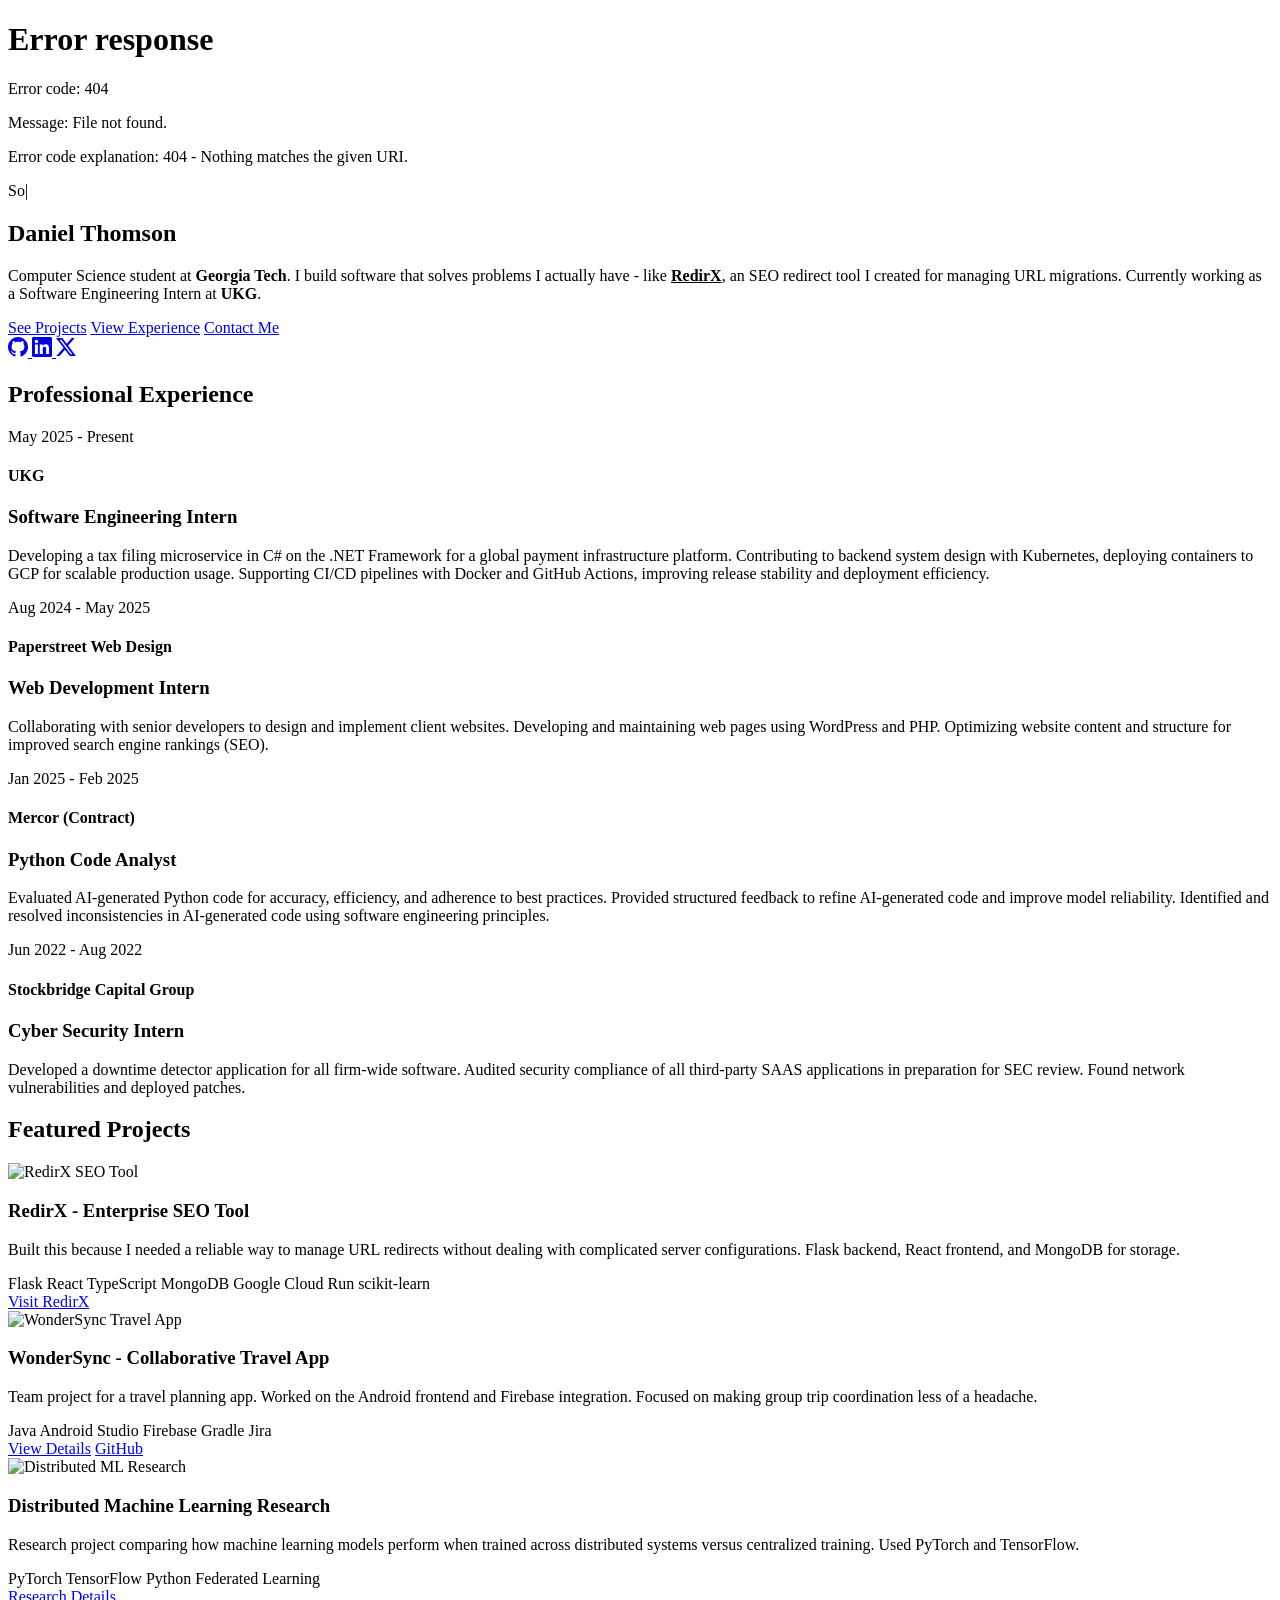
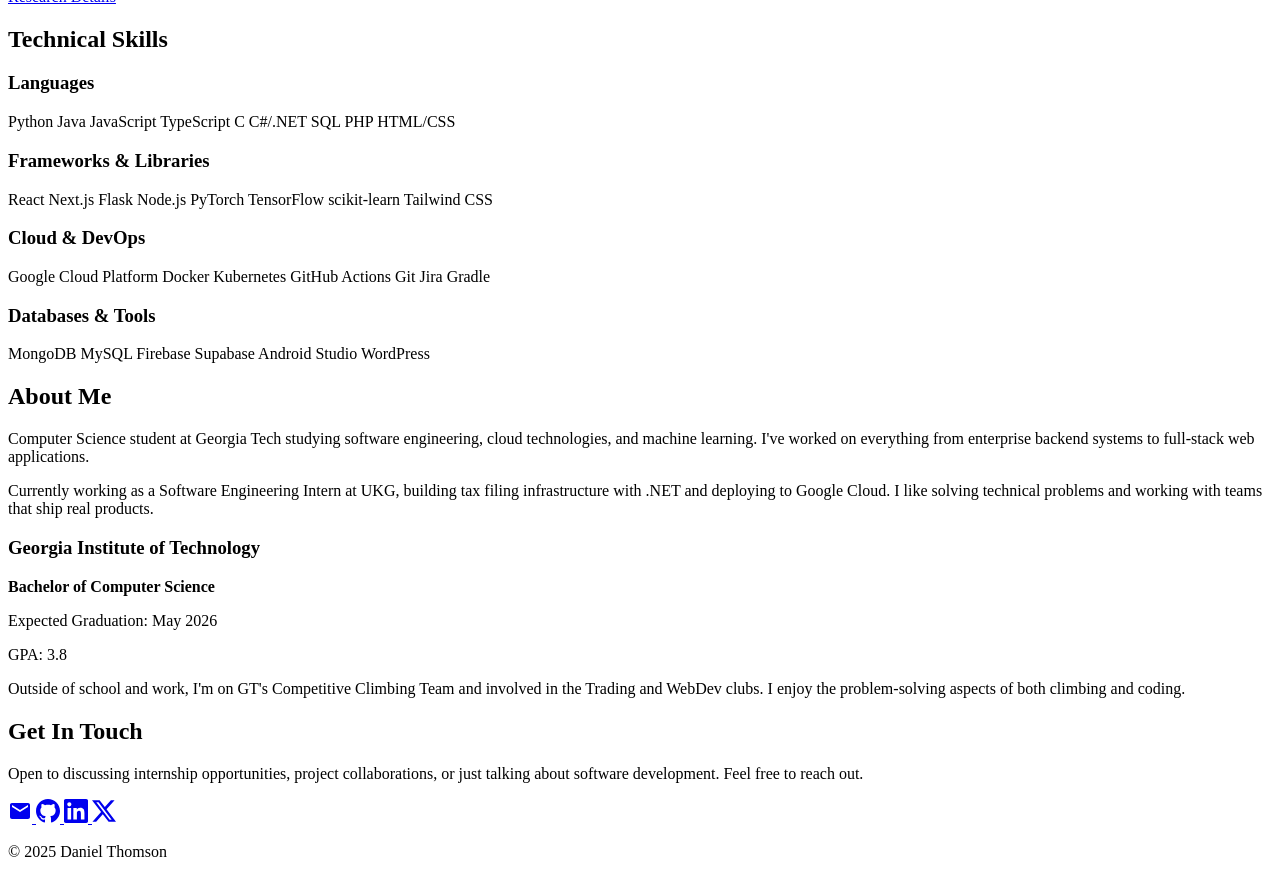
==== index.html @ 451ac9dd "Add portfolio site" ====
<!DOCTYPE html>
<html lang="en">
<head>
    <meta charset="UTF-8">
    <meta name="viewport" content="width=device-width, initial-scale=1.0">
    <title>Daniel Thomson - Software Engineer & CS Student</title>
    <meta name="description" content="Software Engineering student at Georgia Tech with experience at UKG, Paperstreet, and expertise in full-stack development, DevOps, and machine learning.">
    <link rel="stylesheet" href="styles.css">
    <link rel="preconnect" href="https://fonts.googleapis.com">
    <link rel="preconnect" href="https://fonts.gstatic.com" crossorigin>
</head>
<body>
    <div id="header-placeholder"></div>

    <section class="hero">
        <div class="container">
            <div class="hero-content">
                <div class="hero-subtitle">
                    <span id="typing-text">Software Engineer</span><span id="cursor">|</span>
                </div>
                <h1 class="hero-title">Daniel Thomson</h1>
                <p class="hero-description">
                    Computer Science student at <strong>Georgia Tech</strong>. I build software that solves problems I actually have - like <a href="https://redirx.dev" target="_blank" rel="noopener noreferrer" style="color: var(--color-primary); font-weight: 600;">RedirX</a>, an SEO redirect tool I created for managing URL migrations. Currently working as a Software Engineering Intern at <strong>UKG</strong>.
                </p>
                <div class="hero-actions">
                    <a href="#projects" class="btn btn-secondary">See Projects</a>
                    <a href="#experience" class="btn btn-primary">View Experience</a>
                    <a href="#contact" class="btn btn-secondary">Contact Me</a>
                </div>
                <div class="hero-social">
                    <a href="https://github.com/itsdylon" class="social-link" target="_blank" rel="noopener noreferrer" aria-label="GitHub">
                        <svg width="20" height="20" viewBox="0 0 24 24" fill="currentColor">
                            <path d="M12 0c-6.626 0-12 5.373-12 12 0 5.302 3.438 9.8 8.207 11.387.599.111.793-.261.793-.577v-2.234c-3.338.726-4.033-1.416-4.033-1.416-.546-1.387-1.333-1.756-1.333-1.756-1.089-.745.083-.729.083-.729 1.205.084 1.839 1.237 1.839 1.237 1.07 1.834 2.807 1.304 3.492.997.107-.775.418-1.305.762-1.604-2.665-.305-5.467-1.334-5.467-5.931 0-1.311.469-2.381 1.236-3.221-.124-.303-.535-1.524.117-3.176 0 0 1.008-.322 3.301 1.23.957-.266 1.983-.399 3.003-.404 1.02.005 2.047.138 3.006.404 2.291-1.552 3.297-1.23 3.297-1.23.653 1.653.242 2.874.118 3.176.77.84 1.235 1.911 1.235 3.221 0 4.609-2.807 5.624-5.479 5.921.43.372.823 1.102.823 2.222v3.293c0 .319.192.694.801.576 4.765-1.589 8.199-6.086 8.199-11.386 0-6.627-5.373-12-12-12z"/>
                        </svg>
                    </a>
                    <a href="https://www.linkedin.com/in/dylons/" class="social-link" target="_blank" rel="noopener noreferrer" aria-label="LinkedIn">
                        <svg width="20" height="20" viewBox="0 0 24 24" fill="currentColor">
                            <path d="M20.447 20.452h-3.554v-5.569c0-1.328-.027-3.037-1.852-3.037-1.853 0-2.136 1.445-2.136 2.939v5.667H9.351V9h3.414v1.561h.046c.477-.9 1.637-1.85 3.37-1.85 3.601 0 4.267 2.37 4.267 5.455v6.286zM5.337 7.433c-1.144 0-2.063-.926-2.063-2.065 0-1.138.92-2.063 2.063-2.063 1.14 0 2.064.925 2.064 2.063 0 1.139-.925 2.065-2.064 2.065zm1.782 13.019H3.555V9h3.564v11.452zM22.225 0H1.771C.792 0 0 .774 0 1.729v20.542C0 23.227.792 24 1.771 24h20.451C23.2 24 24 23.227 24 22.271V1.729C24 .774 23.2 0 22.222 0h.003z"/>
                        </svg>
                    </a>
                    <a href="https://x.com/dylon" class="social-link" target="_blank" rel="noopener noreferrer" aria-label="X (Twitter)">
                        <svg width="20" height="20" viewBox="0 0 24 24" fill="currentColor">
                            <path d="M18.901 1.153h3.68l-8.04 9.19L24 22.846h-7.406l-5.8-7.584-6.638 7.584H.474l8.6-9.83L0 1.154h7.594l5.243 6.932ZM17.61 20.644h2.039L6.486 3.24H4.298Z"/>
                        </svg>
                    </a>
                </div>
            </div>
        </div>
    </section>

    <section id="experience" class="section">
        <div class="container">
            <h2 class="text-center mb-xl">Professional Experience</h2>
            <div class="experience-grid">
                <div class="experience-item">
                    <div class="experience-date">May 2025 - Present</div>
                    <div class="experience-content">
                        <h4>UKG</h4>
                        <h3>Software Engineering Intern</h3>
                        <p>Developing a tax filing microservice in C# on the .NET Framework for a global payment infrastructure platform. Contributing to backend system design with Kubernetes, deploying containers to GCP for scalable production usage. Supporting CI/CD pipelines with Docker and GitHub Actions, improving release stability and deployment efficiency.</p>
                    </div>
                </div>
                <div class="experience-item">
                    <div class="experience-date">Aug 2024 - May 2025</div>
                    <div class="experience-content">
                        <h4>Paperstreet Web Design</h4>
                        <h3>Web Development Intern</h3>
                        <p>Collaborating with senior developers to design and implement client websites. Developing and maintaining web pages using WordPress and PHP. Optimizing website content and structure for improved search engine rankings (SEO).</p>
                    </div>
                </div>
                <div class="experience-item">
                    <div class="experience-date">Jan 2025 - Feb 2025</div>
                    <div class="experience-content">
                        <h4>Mercor (Contract)</h4>
                        <h3>Python Code Analyst</h3>
                        <p>Evaluated AI-generated Python code for accuracy, efficiency, and adherence to best practices. Provided structured feedback to refine AI-generated code and improve model reliability. Identified and resolved inconsistencies in AI-generated code using software engineering principles.</p>
                    </div>
                </div>
                <div class="experience-item">
                    <div class="experience-date">Jun 2022 - Aug 2022</div>
                    <div class="experience-content">
                        <h4>Stockbridge Capital Group</h4>
                        <h3>Cyber Security Intern</h3>
                        <p>Developed a downtime detector application for all firm-wide software. Audited security compliance of all third-party SAAS applications in preparation for SEC review. Found network vulnerabilities and deployed patches.</p>
                    </div>
                </div>
            </div>
        </div>
    </section>

    <section id="projects" class="section">
        <div class="container">
            <h2 class="text-center mb-xl">Featured Projects</h2>
            <div class="projects-grid">
                <div class="project-card">
                    <img src="images/redirxphoto.png" alt="RedirX SEO Tool" class="project-image">
                    <div class="project-content">
                        <h3 class="project-title">RedirX - Enterprise SEO Tool</h3>
                        <p class="project-description">Built this because I needed a reliable way to manage URL redirects without dealing with complicated server configurations. Flask backend, React frontend, and MongoDB for storage.</p>
                        <div class="project-tech">
                            <span class="tech-tag">Flask</span>
                            <span class="tech-tag">React</span>
                            <span class="tech-tag">TypeScript</span>
                            <span class="tech-tag">MongoDB</span>
                            <span class="tech-tag">Google Cloud Run</span>
                            <span class="tech-tag">scikit-learn</span>
                        </div>
                        <div class="project-links">
                            <a href="https://redirx.dev" class="btn btn-primary" target="_blank">Visit RedirX</a>
                        </div>
                    </div>
                </div>
                <div class="project-card">
                    <img src="images/wondersyncscreenshot.png" alt="WonderSync Travel App" class="project-image">
                    <div class="project-content">
                        <h3 class="project-title">WonderSync - Collaborative Travel App</h3>
                        <p class="project-description">Team project for a travel planning app. Worked on the Android frontend and Firebase integration. Focused on making group trip coordination less of a headache.</p>
                        <div class="project-tech">
                            <span class="tech-tag">Java</span>
                            <span class="tech-tag">Android Studio</span>
                            <span class="tech-tag">Firebase</span>
                            <span class="tech-tag">Gradle</span>
                            <span class="tech-tag">Jira</span>
                        </div>
                        <div class="project-links">
                            <a href="wondersync.html" class="btn btn-primary">View Details</a>
                            <a href="https://github.com/itsdylon/wondersync" class="btn btn-ghost" target="_blank">GitHub</a>
                        </div>
                    </div>
                </div>
                <div class="project-card">
                    <img src="images/capstonescreenshot.png" alt="Distributed ML Research" class="project-image">
                    <div class="project-content">
                        <h3 class="project-title">Distributed Machine Learning Research</h3>
                        <p class="project-description">Research project comparing how machine learning models perform when trained across distributed systems versus centralized training. Used PyTorch and TensorFlow.</p>
                        <div class="project-tech">
                            <span class="tech-tag">PyTorch</span>
                            <span class="tech-tag">TensorFlow</span>
                            <span class="tech-tag">Python</span>
                            <span class="tech-tag">Federated Learning</span>
                        </div>
                        <div class="project-links">
                            <a href="capstone.html" class="btn btn-primary">Research Details</a>
                        </div>
                    </div>
                </div>
            </div>
        </div>
    </section>

    <section id="skills" class="section" style="background-color: var(--color-surface);">
        <div class="container">
            <h2 class="text-center mb-xl">Technical Skills</h2>
            <div class="skills-grid">
                <div class="skill-category">
                    <h3>Languages</h3>
                    <div class="skill-list">
                        <span class="skill-item">Python</span>
                        <span class="skill-item">Java</span>
                        <span class="skill-item">JavaScript</span>
                        <span class="skill-item">TypeScript</span>
                        <span class="skill-item">C</span>
                        <span class="skill-item">C#/.NET</span>
                        <span class="skill-item">SQL</span>
                        <span class="skill-item">PHP</span>
                        <span class="skill-item">HTML/CSS</span>
                    </div>
                </div>
                <div class="skill-category">
                    <h3>Frameworks & Libraries</h3>
                    <div class="skill-list">
                        <span class="skill-item">React</span>
                        <span class="skill-item">Next.js</span>
                        <span class="skill-item">Flask</span>
                        <span class="skill-item">Node.js</span>
                        <span class="skill-item">PyTorch</span>
                        <span class="skill-item">TensorFlow</span>
                        <span class="skill-item">scikit-learn</span>
                        <span class="skill-item">Tailwind CSS</span>
                    </div>
                </div>
                <div class="skill-category">
                    <h3>Cloud & DevOps</h3>
                    <div class="skill-list">
                        <span class="skill-item">Google Cloud Platform</span>
                        <span class="skill-item">Docker</span>
                        <span class="skill-item">Kubernetes</span>
                        <span class="skill-item">GitHub Actions</span>
                        <span class="skill-item">Git</span>
                        <span class="skill-item">Jira</span>
                        <span class="skill-item">Gradle</span>
                    </div>
                </div>
                <div class="skill-category">
                    <h3>Databases & Tools</h3>
                    <div class="skill-list">
                        <span class="skill-item">MongoDB</span>
                        <span class="skill-item">MySQL</span>
                        <span class="skill-item">Firebase</span>
                        <span class="skill-item">Supabase</span>
                        <span class="skill-item">Android Studio</span>
                        <span class="skill-item">WordPress</span>
                    </div>
                </div>
            </div>
        </div>
    </section>

    <section id="about" class="section">
        <div class="container">
            <div class="about-content">
                <h2 class="mb-xl">About Me</h2>
                <p>Computer Science student at Georgia Tech studying software engineering, cloud technologies, and machine learning. I've worked on everything from enterprise backend systems to full-stack web applications.</p>
                <p>Currently working as a Software Engineering Intern at UKG, building tax filing infrastructure with .NET and deploying to Google Cloud. I like solving technical problems and working with teams that ship real products.</p>
                <div class="education-card">
                    <h3>Georgia Institute of Technology</h3>
                    <p><strong>Bachelor of Computer Science</strong></p>
                    <p>Expected Graduation: May 2026</p>
                    <p class="gpa">GPA: 3.8</p>
                </div>
                <p>Outside of school and work, I'm on GT's Competitive Climbing Team and involved in the Trading and WebDev clubs. I enjoy the problem-solving aspects of both climbing and coding.</p>
            </div>
        </div>
    </section>

    <section id="contact" class="section">
        <div class="container">
            <div class="contact-content">
                <h2 class="mb-xl">Get In Touch</h2>
                <p>Open to discussing internship opportunities, project collaborations, or just talking about software development. Feel free to reach out.</p>
                <div class="contact-icons">
                    <a href="mailto:daniel@example.com" class="contact-icon-link" aria-label="Email">
                        <svg width="24" height="24" viewBox="0 0 24 24" fill="currentColor">
                            <path d="M20 4H4c-1.1 0-1.99.9-1.99 2L2 18c0 1.1.9 2 2 2h16c1.1 0 2-.9 2-2V6c0-1.1-.9-2-2-2zm0 4l-8 5-8-5V6l8 5 8-5v2z"/>
                        </svg>
                    </a>
                    <a href="https://github.com/itsdylon" class="contact-icon-link" target="_blank" aria-label="GitHub">
                        <svg width="24" height="24" viewBox="0 0 24 24" fill="currentColor">
                            <path d="M12 0c-6.626 0-12 5.373-12 12 0 5.302 3.438 9.8 8.207 11.387.599.111.793-.261.793-.577v-2.234c-3.338.726-4.033-1.416-4.033-1.416-.546-1.387-1.333-1.756-1.333-1.756-1.089-.745.083-.729.083-.729 1.205.084 1.839 1.237 1.839 1.237 1.07 1.834 2.807 1.304 3.492.997.107-.775.418-1.305.762-1.604-2.665-.305-5.467-1.334-5.467-5.931 0-1.311.469-2.381 1.236-3.221-.124-.303-.535-1.524.117-3.176 0 0 1.008-.322 3.301 1.23.957-.266 1.983-.399 3.003-.404 1.02.005 2.047.138 3.006.404 2.291-1.552 3.297-1.23 3.297-1.23.653 1.653.242 2.874.118 3.176.77.84 1.235 1.911 1.235 3.221 0 4.609-2.807 5.624-5.479 5.921.43.372.823 1.102.823 2.222v3.293c0 .319.192.694.801.576 4.765-1.589 8.199-6.086 8.199-11.386 0-6.627-5.373-12-12-12z"/>
                        </svg>
                    </a>
                    <a href="https://www.linkedin.com/in/dylons/" class="contact-icon-link" target="_blank" aria-label="LinkedIn">
                        <svg width="24" height="24" viewBox="0 0 24 24" fill="currentColor">
                            <path d="M20.447 20.452h-3.554v-5.569c0-1.328-.027-3.037-1.852-3.037-1.853 0-2.136 1.445-2.136 2.939v5.667H9.351V9h3.414v1.561h.046c.477-.9 1.637-1.85 3.37-1.85 3.601 0 4.267 2.37 4.267 5.455v6.286zM5.337 7.433c-1.144 0-2.063-.926-2.063-2.065 0-1.138.92-2.063 2.063-2.063 1.14 0 2.064.925 2.064 2.063 0 1.139-.925 2.065-2.064 2.065zm1.782 13.019H3.555V9h3.564v11.452zM22.225 0H1.771C.792 0 0 .774 0 1.729v20.542C0 23.227.792 24 1.771 24h20.451C23.2 24 24 23.227 24 22.271V1.729C24 .774 23.2 0 22.222 0h.003z"/>
                        </svg>
                    </a>
                    <a href="https://x.com/dylon" class="contact-icon-link" target="_blank" aria-label="X (Twitter)">
                        <svg width="24" height="24" viewBox="0 0 24 24" fill="currentColor">
                            <path d="M18.901 1.153h3.68l-8.04 9.19L24 22.846h-7.406l-5.8-7.584-6.638 7.584H.474l8.6-9.83L0 1.154h7.594l5.243 6.932ZM17.61 20.644h2.039L6.486 3.24H4.298Z"/>
                        </svg>
                    </a>
                </div>
            </div>
        </div>
    </section>

    <footer>
        <div class="container">
            <p>&copy; 2025 Daniel Thomson</p>
        </div>
    </footer>
    <script>
        // Load header and initialize navigation
        fetch('header.html')
            .then(response => response.text())
            .then(data => {
                document.getElementById('header-placeholder').innerHTML = data;
            })
            .then(() => {
                // Initialize mobile menu
                const mobileToggle = document.getElementById('mobile-menu-toggle');
                const navLinks = document.getElementById('nav-links');

                if (mobileToggle && navLinks) {
                    mobileToggle.addEventListener('click', () => {
                        navLinks.classList.toggle('active');
                        mobileToggle.setAttribute('aria-expanded', 
                            mobileToggle.getAttribute('aria-expanded') === 'true' ? 'false' : 'true'
                        );
                    });
                }

                // Add smooth scrolling for anchor links
                document.querySelectorAll('a[href^="#"]').forEach(anchor => {
                    anchor.addEventListener('click', function (e) {
                        e.preventDefault();
                        const target = document.querySelector(this.getAttribute('href'));
                        if (target) {
                            const headerOffset = 80;
                            const elementPosition = target.getBoundingClientRect().top;
                            const offsetPosition = elementPosition + window.pageYOffset - headerOffset;

                            window.scrollTo({
                                top: offsetPosition,
                                behavior: 'smooth'
                            });
                        }
                    });
                });

                // Update active navigation link on scroll
                const sections = document.querySelectorAll('section[id]');
                const navItems = document.querySelectorAll('.nav-link[href^="#"]');

                function updateActiveNav() {
                    let current = '';
                    sections.forEach(section => {
                        const sectionTop = section.getBoundingClientRect().top;
                        if (sectionTop <= 100) {
                            current = section.getAttribute('id');
                        }
                    });

                    navItems.forEach(item => {
                        item.classList.remove('active');
                        if (item.getAttribute('href') === '#' + current) {
                            item.classList.add('active');
                        }
                    });
                }

                window.addEventListener('scroll', updateActiveNav);
                updateActiveNav(); // Call once on load
            })
            .catch(error => {
                console.error('Error loading header:', error);
            });

        // Typing animation
        const typingText = document.getElementById('typing-text');
        const cursor = document.getElementById('cursor');
        const words = ['Software Engineer', 'Problem Solver', 'Climber', 'Entrepreneur', 'Cat Lover'];
        let wordIndex = 0;
        let charIndex = 0;
        let isDeleting = false;
        let typeSpeed = 150;

        function typeEffect() {
            const currentWord = words[wordIndex];
            
            if (isDeleting) {
                typingText.textContent = currentWord.substring(0, charIndex - 1);
                charIndex--;
                typeSpeed = 75;
            } else {
                typingText.textContent = currentWord.substring(0, charIndex + 1);
                charIndex++;
                typeSpeed = 150;
            }

            if (!isDeleting && charIndex === currentWord.length) {
                // Pause at end of word
                typeSpeed = 2000;
                isDeleting = true;
            } else if (isDeleting && charIndex === 0) {
                isDeleting = false;
                wordIndex = (wordIndex + 1) % words.length;
                typeSpeed = 500;
            }

            setTimeout(typeEffect, typeSpeed);
        }

        // Start typing animation after a short delay
        setTimeout(() => {
            typeEffect();
        }, 1000);
    </script>
</body>
</html>
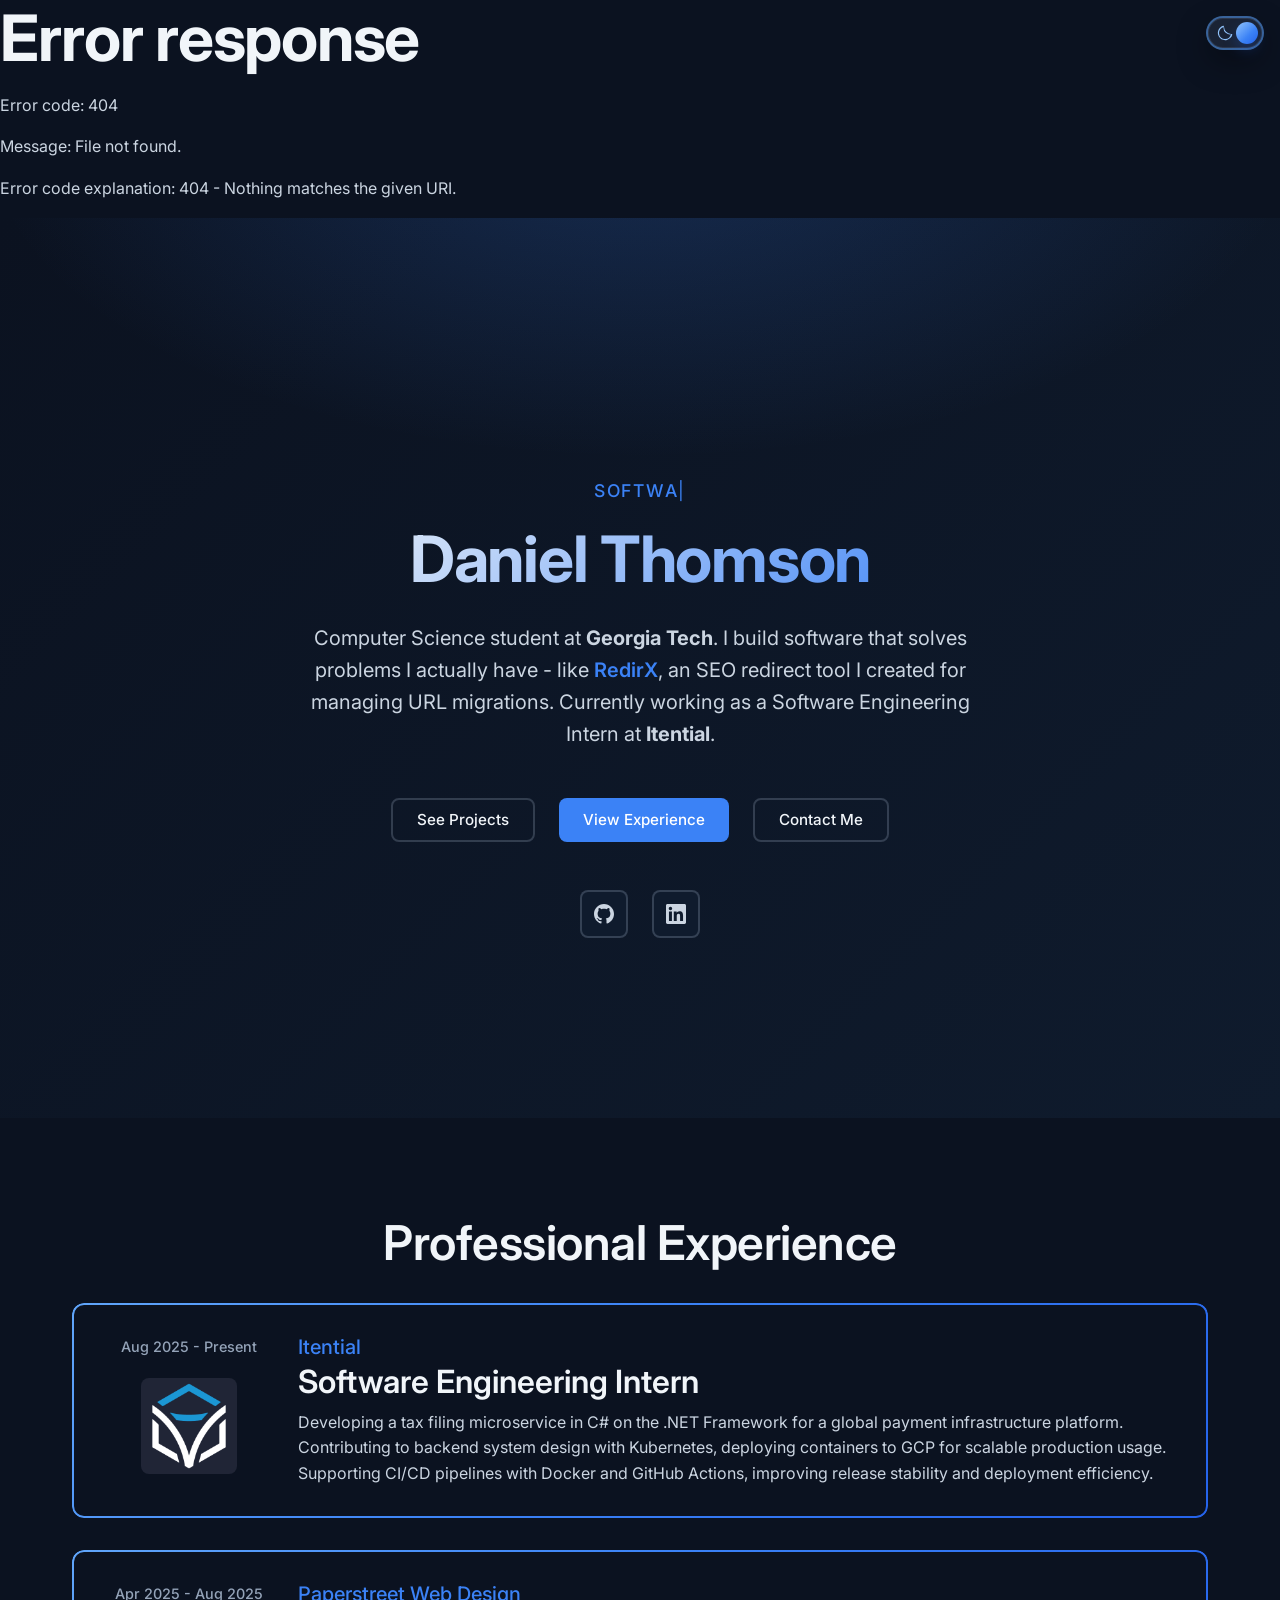
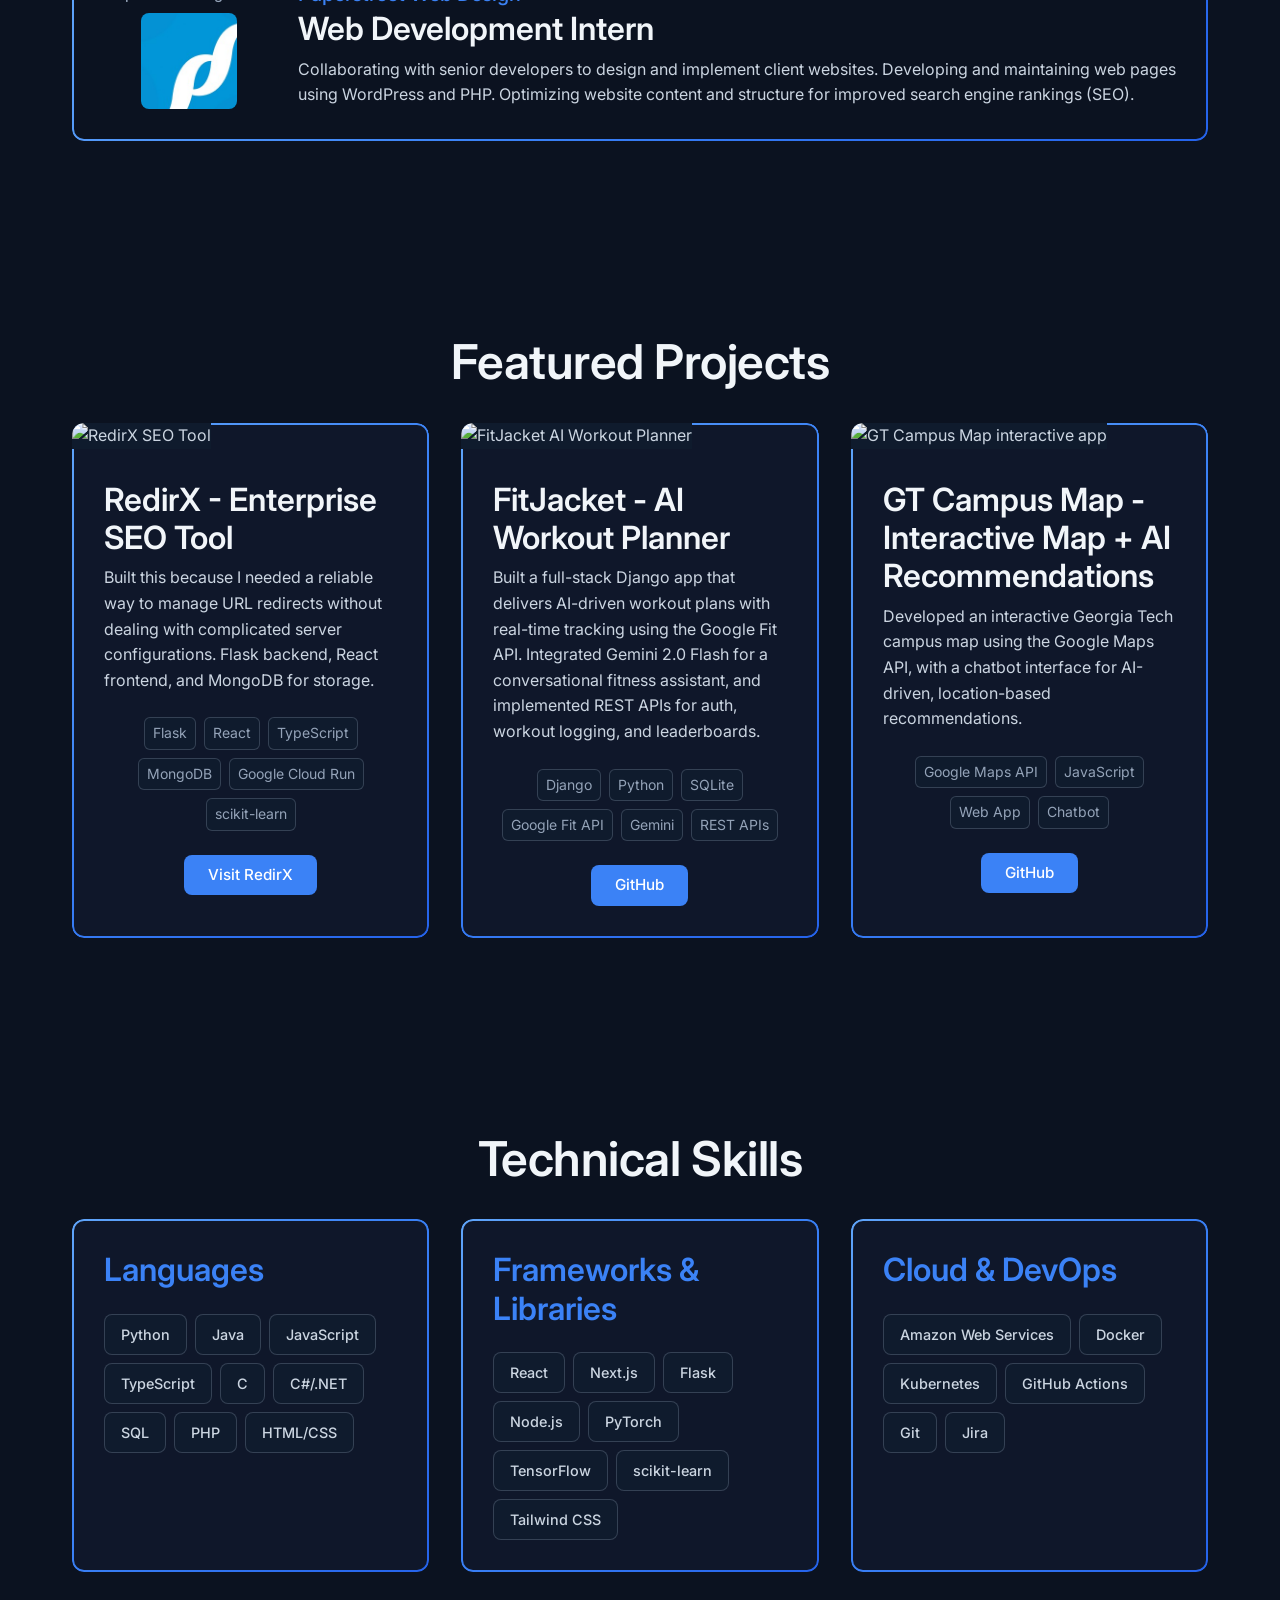
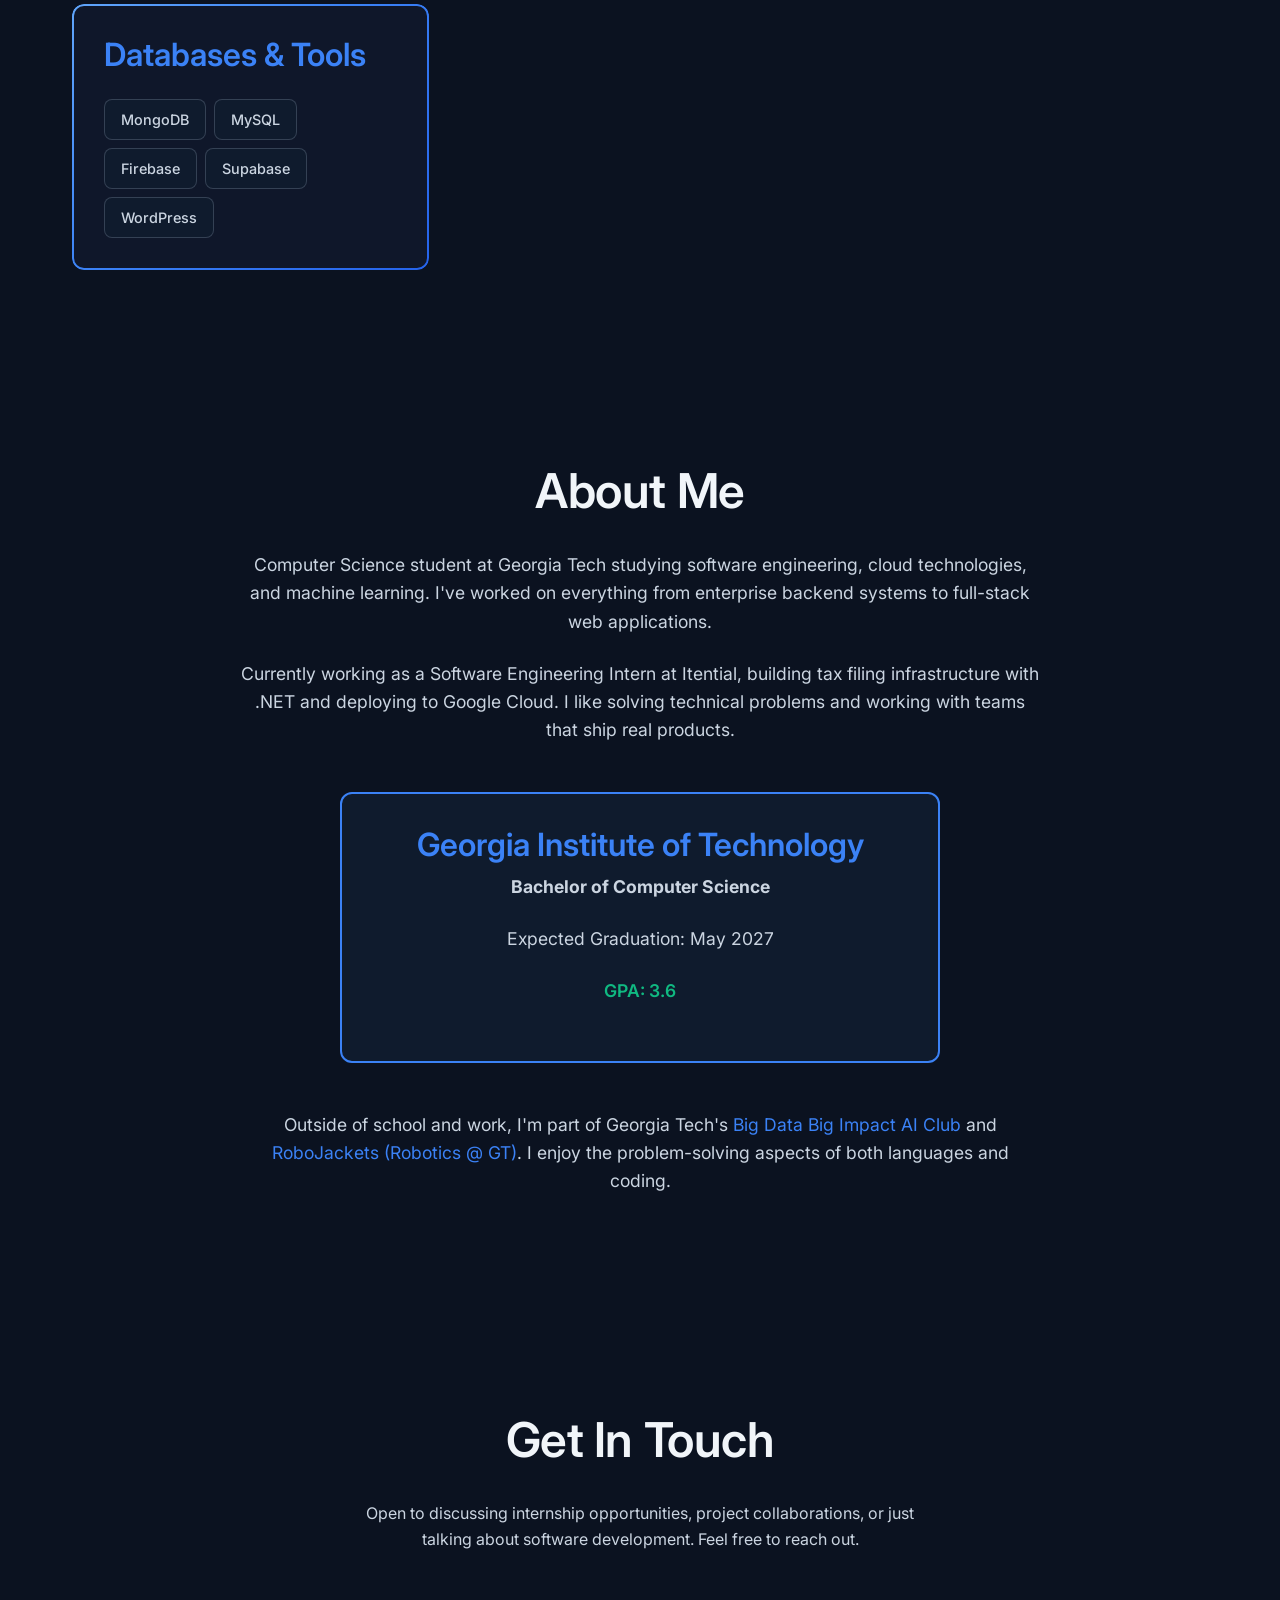
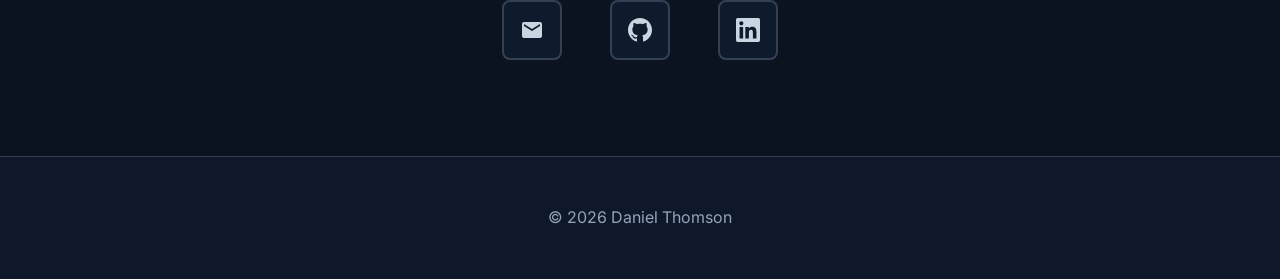
==== commit 5b8fe3c7: "Update portfolio content and styling" ====
--- a/index.html
+++ b/index.html
@@ -1,370 +1,401 @@
-<!DOCTYPE html>
-<html lang="en">
-<head>
-    <meta charset="UTF-8">
-    <meta name="viewport" content="width=device-width, initial-scale=1.0">
-    <title>Daniel Thomson - Software Engineer & CS Student</title>
-    <meta name="description" content="Software Engineering student at Georgia Tech with experience at UKG, Paperstreet, and expertise in full-stack development, DevOps, and machine learning.">
-    <link rel="stylesheet" href="styles.css">
-    <link rel="preconnect" href="https://fonts.googleapis.com">
-    <link rel="preconnect" href="https://fonts.gstatic.com" crossorigin>
-</head>
-<body>
-    <div id="header-placeholder"></div>
-
-    <section class="hero">
-        <div class="container">
-            <div class="hero-content">
-                <div class="hero-subtitle">
-                    <span id="typing-text">Software Engineer</span><span id="cursor">|</span>
-                </div>
-                <h1 class="hero-title">Daniel Thomson</h1>
-                <p class="hero-description">
-                    Computer Science student at <strong>Georgia Tech</strong>. I build software that solves problems I actually have - like <a href="https://redirx.dev" target="_blank" rel="noopener noreferrer" style="color: var(--color-primary); font-weight: 600;">RedirX</a>, an SEO redirect tool I created for managing URL migrations. Currently working as a Software Engineering Intern at <strong>UKG</strong>.
-                </p>
-                <div class="hero-actions">
-                    <a href="#projects" class="btn btn-secondary">See Projects</a>
-                    <a href="#experience" class="btn btn-primary">View Experience</a>
-                    <a href="#contact" class="btn btn-secondary">Contact Me</a>
-                </div>
-                <div class="hero-social">
-                    <a href="https://github.com/itsdylon" class="social-link" target="_blank" rel="noopener noreferrer" aria-label="GitHub">
-                        <svg width="20" height="20" viewBox="0 0 24 24" fill="currentColor">
-                            <path d="M12 0c-6.626 0-12 5.373-12 12 0 5.302 3.438 9.8 8.207 11.387.599.111.793-.261.793-.577v-2.234c-3.338.726-4.033-1.416-4.033-1.416-.546-1.387-1.333-1.756-1.333-1.756-1.089-.745.083-.729.083-.729 1.205.084 1.839 1.237 1.839 1.237 1.07 1.834 2.807 1.304 3.492.997.107-.775.418-1.305.762-1.604-2.665-.305-5.467-1.334-5.467-5.931 0-1.311.469-2.381 1.236-3.221-.124-.303-.535-1.524.117-3.176 0 0 1.008-.322 3.301 1.23.957-.266 1.983-.399 3.003-.404 1.02.005 2.047.138 3.006.404 2.291-1.552 3.297-1.23 3.297-1.23.653 1.653.242 2.874.118 3.176.77.84 1.235 1.911 1.235 3.221 0 4.609-2.807 5.624-5.479 5.921.43.372.823 1.102.823 2.222v3.293c0 .319.192.694.801.576 4.765-1.589 8.199-6.086 8.199-11.386 0-6.627-5.373-12-12-12z"/>
-                        </svg>
-                    </a>
-                    <a href="https://www.linkedin.com/in/dylons/" class="social-link" target="_blank" rel="noopener noreferrer" aria-label="LinkedIn">
-                        <svg width="20" height="20" viewBox="0 0 24 24" fill="currentColor">
-                            <path d="M20.447 20.452h-3.554v-5.569c0-1.328-.027-3.037-1.852-3.037-1.853 0-2.136 1.445-2.136 2.939v5.667H9.351V9h3.414v1.561h.046c.477-.9 1.637-1.85 3.37-1.85 3.601 0 4.267 2.37 4.267 5.455v6.286zM5.337 7.433c-1.144 0-2.063-.926-2.063-2.065 0-1.138.92-2.063 2.063-2.063 1.14 0 2.064.925 2.064 2.063 0 1.139-.925 2.065-2.064 2.065zm1.782 13.019H3.555V9h3.564v11.452zM22.225 0H1.771C.792 0 0 .774 0 1.729v20.542C0 23.227.792 24 1.771 24h20.451C23.2 24 24 23.227 24 22.271V1.729C24 .774 23.2 0 22.222 0h.003z"/>
-                        </svg>
-                    </a>
-                    <a href="https://x.com/dylon" class="social-link" target="_blank" rel="noopener noreferrer" aria-label="X (Twitter)">
-                        <svg width="20" height="20" viewBox="0 0 24 24" fill="currentColor">
-                            <path d="M18.901 1.153h3.68l-8.04 9.19L24 22.846h-7.406l-5.8-7.584-6.638 7.584H.474l8.6-9.83L0 1.154h7.594l5.243 6.932ZM17.61 20.644h2.039L6.486 3.24H4.298Z"/>
-                        </svg>
-                    </a>
-                </div>
-            </div>
-        </div>
-    </section>
-
-    <section id="experience" class="section">
-        <div class="container">
-            <h2 class="text-center mb-xl">Professional Experience</h2>
-            <div class="experience-grid">
-                <div class="experience-item">
-                    <div class="experience-date">May 2025 - Present</div>
-                    <div class="experience-content">
-                        <h4>UKG</h4>
-                        <h3>Software Engineering Intern</h3>
-                        <p>Developing a tax filing microservice in C# on the .NET Framework for a global payment infrastructure platform. Contributing to backend system design with Kubernetes, deploying containers to GCP for scalable production usage. Supporting CI/CD pipelines with Docker and GitHub Actions, improving release stability and deployment efficiency.</p>
-                    </div>
-                </div>
-                <div class="experience-item">
-                    <div class="experience-date">Aug 2024 - May 2025</div>
-                    <div class="experience-content">
-                        <h4>Paperstreet Web Design</h4>
-                        <h3>Web Development Intern</h3>
-                        <p>Collaborating with senior developers to design and implement client websites. Developing and maintaining web pages using WordPress and PHP. Optimizing website content and structure for improved search engine rankings (SEO).</p>
-                    </div>
-                </div>
-                <div class="experience-item">
-                    <div class="experience-date">Jan 2025 - Feb 2025</div>
-                    <div class="experience-content">
-                        <h4>Mercor (Contract)</h4>
-                        <h3>Python Code Analyst</h3>
-                        <p>Evaluated AI-generated Python code for accuracy, efficiency, and adherence to best practices. Provided structured feedback to refine AI-generated code and improve model reliability. Identified and resolved inconsistencies in AI-generated code using software engineering principles.</p>
-                    </div>
-                </div>
-                <div class="experience-item">
-                    <div class="experience-date">Jun 2022 - Aug 2022</div>
-                    <div class="experience-content">
-                        <h4>Stockbridge Capital Group</h4>
-                        <h3>Cyber Security Intern</h3>
-                        <p>Developed a downtime detector application for all firm-wide software. Audited security compliance of all third-party SAAS applications in preparation for SEC review. Found network vulnerabilities and deployed patches.</p>
-                    </div>
-                </div>
-            </div>
-        </div>
-    </section>
-
-    <section id="projects" class="section">
-        <div class="container">
-            <h2 class="text-center mb-xl">Featured Projects</h2>
-            <div class="projects-grid">
-                <div class="project-card">
-                    <img src="images/redirxphoto.png" alt="RedirX SEO Tool" class="project-image">
-                    <div class="project-content">
-                        <h3 class="project-title">RedirX - Enterprise SEO Tool</h3>
-                        <p class="project-description">Built this because I needed a reliable way to manage URL redirects without dealing with complicated server configurations. Flask backend, React frontend, and MongoDB for storage.</p>
-                        <div class="project-tech">
-                            <span class="tech-tag">Flask</span>
-                            <span class="tech-tag">React</span>
-                            <span class="tech-tag">TypeScript</span>
-                            <span class="tech-tag">MongoDB</span>
-                            <span class="tech-tag">Google Cloud Run</span>
-                            <span class="tech-tag">scikit-learn</span>
-                        </div>
-                        <div class="project-links">
-                            <a href="https://redirx.dev" class="btn btn-primary" target="_blank">Visit RedirX</a>
-                        </div>
-                    </div>
-                </div>
-                <div class="project-card">
-                    <img src="images/wondersyncscreenshot.png" alt="WonderSync Travel App" class="project-image">
-                    <div class="project-content">
-                        <h3 class="project-title">WonderSync - Collaborative Travel App</h3>
-                        <p class="project-description">Team project for a travel planning app. Worked on the Android frontend and Firebase integration. Focused on making group trip coordination less of a headache.</p>
-                        <div class="project-tech">
-                            <span class="tech-tag">Java</span>
-                            <span class="tech-tag">Android Studio</span>
-                            <span class="tech-tag">Firebase</span>
-                            <span class="tech-tag">Gradle</span>
-                            <span class="tech-tag">Jira</span>
-                        </div>
-                        <div class="project-links">
-                            <a href="wondersync.html" class="btn btn-primary">View Details</a>
-                            <a href="https://github.com/itsdylon/wondersync" class="btn btn-ghost" target="_blank">GitHub</a>
-                        </div>
-                    </div>
-                </div>
-                <div class="project-card">
-                    <img src="images/capstonescreenshot.png" alt="Distributed ML Research" class="project-image">
-                    <div class="project-content">
-                        <h3 class="project-title">Distributed Machine Learning Research</h3>
-                        <p class="project-description">Research project comparing how machine learning models perform when trained across distributed systems versus centralized training. Used PyTorch and TensorFlow.</p>
-                        <div class="project-tech">
-                            <span class="tech-tag">PyTorch</span>
-                            <span class="tech-tag">TensorFlow</span>
-                            <span class="tech-tag">Python</span>
-                            <span class="tech-tag">Federated Learning</span>
-                        </div>
-                        <div class="project-links">
-                            <a href="capstone.html" class="btn btn-primary">Research Details</a>
-                        </div>
-                    </div>
-                </div>
-            </div>
-        </div>
-    </section>
-
-    <section id="skills" class="section" style="background-color: var(--color-surface);">
-        <div class="container">
-            <h2 class="text-center mb-xl">Technical Skills</h2>
-            <div class="skills-grid">
-                <div class="skill-category">
-                    <h3>Languages</h3>
-                    <div class="skill-list">
-                        <span class="skill-item">Python</span>
-                        <span class="skill-item">Java</span>
-                        <span class="skill-item">JavaScript</span>
-                        <span class="skill-item">TypeScript</span>
-                        <span class="skill-item">C</span>
-                        <span class="skill-item">C#/.NET</span>
-                        <span class="skill-item">SQL</span>
-                        <span class="skill-item">PHP</span>
-                        <span class="skill-item">HTML/CSS</span>
-                    </div>
-                </div>
-                <div class="skill-category">
-                    <h3>Frameworks & Libraries</h3>
-                    <div class="skill-list">
-                        <span class="skill-item">React</span>
-                        <span class="skill-item">Next.js</span>
-                        <span class="skill-item">Flask</span>
-                        <span class="skill-item">Node.js</span>
-                        <span class="skill-item">PyTorch</span>
-                        <span class="skill-item">TensorFlow</span>
-                        <span class="skill-item">scikit-learn</span>
-                        <span class="skill-item">Tailwind CSS</span>
-                    </div>
-                </div>
-                <div class="skill-category">
-                    <h3>Cloud & DevOps</h3>
-                    <div class="skill-list">
-                        <span class="skill-item">Google Cloud Platform</span>
-                        <span class="skill-item">Docker</span>
-                        <span class="skill-item">Kubernetes</span>
-                        <span class="skill-item">GitHub Actions</span>
-                        <span class="skill-item">Git</span>
-                        <span class="skill-item">Jira</span>
-                        <span class="skill-item">Gradle</span>
-                    </div>
-                </div>
-                <div class="skill-category">
-                    <h3>Databases & Tools</h3>
-                    <div class="skill-list">
-                        <span class="skill-item">MongoDB</span>
-                        <span class="skill-item">MySQL</span>
-                        <span class="skill-item">Firebase</span>
-                        <span class="skill-item">Supabase</span>
-                        <span class="skill-item">Android Studio</span>
-                        <span class="skill-item">WordPress</span>
-                    </div>
-                </div>
-            </div>
-        </div>
-    </section>
-
-    <section id="about" class="section">
-        <div class="container">
-            <div class="about-content">
-                <h2 class="mb-xl">About Me</h2>
-                <p>Computer Science student at Georgia Tech studying software engineering, cloud technologies, and machine learning. I've worked on everything from enterprise backend systems to full-stack web applications.</p>
-                <p>Currently working as a Software Engineering Intern at UKG, building tax filing infrastructure with .NET and deploying to Google Cloud. I like solving technical problems and working with teams that ship real products.</p>
-                <div class="education-card">
-                    <h3>Georgia Institute of Technology</h3>
-                    <p><strong>Bachelor of Computer Science</strong></p>
-                    <p>Expected Graduation: May 2026</p>
-                    <p class="gpa">GPA: 3.8</p>
-                </div>
-                <p>Outside of school and work, I'm on GT's Competitive Climbing Team and involved in the Trading and WebDev clubs. I enjoy the problem-solving aspects of both climbing and coding.</p>
-            </div>
-        </div>
-    </section>
-
-    <section id="contact" class="section">
-        <div class="container">
-            <div class="contact-content">
-                <h2 class="mb-xl">Get In Touch</h2>
-                <p>Open to discussing internship opportunities, project collaborations, or just talking about software development. Feel free to reach out.</p>
-                <div class="contact-icons">
-                    <a href="mailto:daniel@example.com" class="contact-icon-link" aria-label="Email">
-                        <svg width="24" height="24" viewBox="0 0 24 24" fill="currentColor">
-                            <path d="M20 4H4c-1.1 0-1.99.9-1.99 2L2 18c0 1.1.9 2 2 2h16c1.1 0 2-.9 2-2V6c0-1.1-.9-2-2-2zm0 4l-8 5-8-5V6l8 5 8-5v2z"/>
-                        </svg>
-                    </a>
-                    <a href="https://github.com/itsdylon" class="contact-icon-link" target="_blank" aria-label="GitHub">
-                        <svg width="24" height="24" viewBox="0 0 24 24" fill="currentColor">
-                            <path d="M12 0c-6.626 0-12 5.373-12 12 0 5.302 3.438 9.8 8.207 11.387.599.111.793-.261.793-.577v-2.234c-3.338.726-4.033-1.416-4.033-1.416-.546-1.387-1.333-1.756-1.333-1.756-1.089-.745.083-.729.083-.729 1.205.084 1.839 1.237 1.839 1.237 1.07 1.834 2.807 1.304 3.492.997.107-.775.418-1.305.762-1.604-2.665-.305-5.467-1.334-5.467-5.931 0-1.311.469-2.381 1.236-3.221-.124-.303-.535-1.524.117-3.176 0 0 1.008-.322 3.301 1.23.957-.266 1.983-.399 3.003-.404 1.02.005 2.047.138 3.006.404 2.291-1.552 3.297-1.23 3.297-1.23.653 1.653.242 2.874.118 3.176.77.84 1.235 1.911 1.235 3.221 0 4.609-2.807 5.624-5.479 5.921.43.372.823 1.102.823 2.222v3.293c0 .319.192.694.801.576 4.765-1.589 8.199-6.086 8.199-11.386 0-6.627-5.373-12-12-12z"/>
-                        </svg>
-                    </a>
-                    <a href="https://www.linkedin.com/in/dylons/" class="contact-icon-link" target="_blank" aria-label="LinkedIn">
-                        <svg width="24" height="24" viewBox="0 0 24 24" fill="currentColor">
-                            <path d="M20.447 20.452h-3.554v-5.569c0-1.328-.027-3.037-1.852-3.037-1.853 0-2.136 1.445-2.136 2.939v5.667H9.351V9h3.414v1.561h.046c.477-.9 1.637-1.85 3.37-1.85 3.601 0 4.267 2.37 4.267 5.455v6.286zM5.337 7.433c-1.144 0-2.063-.926-2.063-2.065 0-1.138.92-2.063 2.063-2.063 1.14 0 2.064.925 2.064 2.063 0 1.139-.925 2.065-2.064 2.065zm1.782 13.019H3.555V9h3.564v11.452zM22.225 0H1.771C.792 0 0 .774 0 1.729v20.542C0 23.227.792 24 1.771 24h20.451C23.2 24 24 23.227 24 22.271V1.729C24 .774 23.2 0 22.222 0h.003z"/>
-                        </svg>
-                    </a>
-                    <a href="https://x.com/dylon" class="contact-icon-link" target="_blank" aria-label="X (Twitter)">
-                        <svg width="24" height="24" viewBox="0 0 24 24" fill="currentColor">
-                            <path d="M18.901 1.153h3.68l-8.04 9.19L24 22.846h-7.406l-5.8-7.584-6.638 7.584H.474l8.6-9.83L0 1.154h7.594l5.243 6.932ZM17.61 20.644h2.039L6.486 3.24H4.298Z"/>
-                        </svg>
-                    </a>
-                </div>
-            </div>
-        </div>
-    </section>
-
-    <footer>
-        <div class="container">
-            <p>&copy; 2025 Daniel Thomson</p>
-        </div>
-    </footer>
-    <script>
-        // Load header and initialize navigation
-        fetch('header.html')
-            .then(response => response.text())
-            .then(data => {
-                document.getElementById('header-placeholder').innerHTML = data;
-            })
-            .then(() => {
-                // Initialize mobile menu
-                const mobileToggle = document.getElementById('mobile-menu-toggle');
-                const navLinks = document.getElementById('nav-links');
-
-                if (mobileToggle && navLinks) {
-                    mobileToggle.addEventListener('click', () => {
-                        navLinks.classList.toggle('active');
-                        mobileToggle.setAttribute('aria-expanded', 
-                            mobileToggle.getAttribute('aria-expanded') === 'true' ? 'false' : 'true'
-                        );
-                    });
-                }
-
-                // Add smooth scrolling for anchor links
-                document.querySelectorAll('a[href^="#"]').forEach(anchor => {
-                    anchor.addEventListener('click', function (e) {
-                        e.preventDefault();
-                        const target = document.querySelector(this.getAttribute('href'));
-                        if (target) {
-                            const headerOffset = 80;
-                            const elementPosition = target.getBoundingClientRect().top;
-                            const offsetPosition = elementPosition + window.pageYOffset - headerOffset;
-
-                            window.scrollTo({
-                                top: offsetPosition,
-                                behavior: 'smooth'
-                            });
-                        }
-                    });
-                });
-
-                // Update active navigation link on scroll
-                const sections = document.querySelectorAll('section[id]');
-                const navItems = document.querySelectorAll('.nav-link[href^="#"]');
-
-                function updateActiveNav() {
-                    let current = '';
-                    sections.forEach(section => {
-                        const sectionTop = section.getBoundingClientRect().top;
-                        if (sectionTop <= 100) {
-                            current = section.getAttribute('id');
-                        }
-                    });
-
-                    navItems.forEach(item => {
-                        item.classList.remove('active');
-                        if (item.getAttribute('href') === '#' + current) {
-                            item.classList.add('active');
-                        }
-                    });
-                }
-
-                window.addEventListener('scroll', updateActiveNav);
-                updateActiveNav(); // Call once on load
-            })
-            .catch(error => {
-                console.error('Error loading header:', error);
-            });
-
-        // Typing animation
-        const typingText = document.getElementById('typing-text');
-        const cursor = document.getElementById('cursor');
-        const words = ['Software Engineer', 'Problem Solver', 'Climber', 'Entrepreneur', 'Cat Lover'];
-        let wordIndex = 0;
-        let charIndex = 0;
-        let isDeleting = false;
-        let typeSpeed = 150;
-
-        function typeEffect() {
-            const currentWord = words[wordIndex];
-            
-            if (isDeleting) {
-                typingText.textContent = currentWord.substring(0, charIndex - 1);
-                charIndex--;
-                typeSpeed = 75;
-            } else {
-                typingText.textContent = currentWord.substring(0, charIndex + 1);
-                charIndex++;
-                typeSpeed = 150;
-            }
-
-            if (!isDeleting && charIndex === currentWord.length) {
-                // Pause at end of word
-                typeSpeed = 2000;
-                isDeleting = true;
-            } else if (isDeleting && charIndex === 0) {
-                isDeleting = false;
-                wordIndex = (wordIndex + 1) % words.length;
-                typeSpeed = 500;
-            }
-
-            setTimeout(typeEffect, typeSpeed);
-        }
-
-        // Start typing animation after a short delay
-        setTimeout(() => {
-            typeEffect();
-        }, 1000);
-    </script>
-</body>
+<!DOCTYPE html>
+<html lang="en" data-theme="dark">
+<head>
+    <meta charset="UTF-8">
+    <meta name="viewport" content="width=device-width, initial-scale=1.0">
+    <title>Daniel Thomson - Software Engineer & CS Student</title>
+    <meta name="description" content="Software Engineering student at Georgia Tech with experience at Itential, Paperstreet, and expertise in full-stack development, DevOps, and machine learning.">
+    <link rel="stylesheet" href="styles.css">
+    <link rel="preconnect" href="https://fonts.googleapis.com">
+    <link rel="preconnect" href="https://fonts.gstatic.com" crossorigin>
+</head>
+<body>
+    <div id="header-placeholder"></div>
+    <button id="theme-toggle" class="theme-toggle" type="button" aria-pressed="true" aria-label="Toggle dark mode">
+        <span class="theme-toggle-track" aria-hidden="true">
+            <span class="theme-toggle-icon theme-toggle-icon--moon" aria-hidden="true">
+                <svg viewBox="0 0 24 24" width="16" height="16" fill="currentColor">
+                    <path d="M21.64 13.65A9 9 0 0 1 10.35 2.36a1 1 0 0 0-1.2-1.2A11 11 0 1 0 22.84 14.85a1 1 0 0 0-1.2-1.2ZM12 21a9 9 0 0 1-1.47-17.88A11 11 0 0 0 20.88 13.47 9.04 9.04 0 0 1 12 21Z"/>
+                </svg>
+            </span>
+            <span class="theme-toggle-icon theme-toggle-icon--sun" aria-hidden="true">
+                <svg viewBox="0 0 24 24" width="16" height="16" fill="currentColor">
+                    <path d="M6.76 4.84 5.35 3.43 3.93 4.85l1.41 1.41 1.42-1.42ZM1 13h3v-2H1v2Zm10 10h2v-3h-2v3Zm9-10h3v-2h-3v2ZM18.65 20.57l1.41-1.41-1.41-1.41-1.41 1.41 1.41 1.41ZM20.07 4.85l-1.42-1.42-1.41 1.41 1.41 1.42 1.42-1.41ZM11 4V1h2v3h-2Zm1 2a6 6 0 1 0 0 12 6 6 0 0 0 0-12Zm0 10a4 4 0 1 1 0-8 4 4 0 0 1 0 8ZM4.84 17.24l-1.41 1.41 1.42 1.42 1.41-1.41-1.42-1.42Z"/>
+                </svg>
+            </span>
+            <span class="theme-toggle-thumb" aria-hidden="true"></span>
+        </span>
+    </button>
+
+    <section class="hero">
+        <div class="container">
+            <div class="hero-content">
+                <div class="hero-subtitle">
+                    <span id="typing-text">Software Engineer</span><span id="cursor">|</span>
+                </div>
+                <h1 class="hero-title">Daniel Thomson</h1>
+                <p class="hero-description">
+                    Computer Science student at <strong>Georgia Tech</strong>. I build software that solves problems I actually have - like <a href="https://redirx.dev" target="_blank" rel="noopener noreferrer" style="color: var(--color-primary); font-weight: 600;">RedirX</a>, an SEO redirect tool I created for managing URL migrations. Currently working as a Software Engineering Intern at <strong>Itential</strong>.
+                </p>
+                <div class="hero-actions">
+                    <a href="#projects" class="btn btn-secondary">See Projects</a>
+                    <a href="#experience" class="btn btn-primary">View Experience</a>
+                    <a href="#contact" class="btn btn-secondary">Contact Me</a>
+                </div>
+                <div class="hero-social">
+                    <a href="https://github.com/DanielThomsonSWE" class="social-link" target="_blank" rel="noopener noreferrer" aria-label="GitHub">
+                        <svg width="20" height="20" viewBox="0 0 24 24" fill="currentColor">
+                            <path d="M12 0c-6.626 0-12 5.373-12 12 0 5.302 3.438 9.8 8.207 11.387.599.111.793-.261.793-.577v-2.234c-3.338.726-4.033-1.416-4.033-1.416-.546-1.387-1.333-1.756-1.333-1.756-1.089-.745.083-.729.083-.729 1.205.084 1.839 1.237 1.839 1.237 1.07 1.834 2.807 1.304 3.492.997.107-.775.418-1.305.762-1.604-2.665-.305-5.467-1.334-5.467-5.931 0-1.311.469-2.381 1.236-3.221-.124-.303-.535-1.524.117-3.176 0 0 1.008-.322 3.301 1.23.957-.266 1.983-.399 3.003-.404 1.02.005 2.047.138 3.006.404 2.291-1.552 3.297-1.23 3.297-1.23.653 1.653.242 2.874.118 3.176.77.84 1.235 1.911 1.235 3.221 0 4.609-2.807 5.624-5.479 5.921.43.372.823 1.102.823 2.222v3.293c0 .319.192.694.801.576 4.765-1.589 8.199-6.086 8.199-11.386 0-6.627-5.373-12-12-12z"/>
+                        </svg>
+                    </a>
+                    <a href="https://www.linkedin.com/in/danielswe/" class="social-link" target="_blank" rel="noopener noreferrer" aria-label="LinkedIn">
+                        <svg width="20" height="20" viewBox="0 0 24 24" fill="currentColor">
+                            <path d="M20.447 20.452h-3.554v-5.569c0-1.328-.027-3.037-1.852-3.037-1.853 0-2.136 1.445-2.136 2.939v5.667H9.351V9h3.414v1.561h.046c.477-.9 1.637-1.85 3.37-1.85 3.601 0 4.267 2.37 4.267 5.455v6.286zM5.337 7.433c-1.144 0-2.063-.926-2.063-2.065 0-1.138.92-2.063 2.063-2.063 1.14 0 2.064.925 2.064 2.063 0 1.139-.925 2.065-2.064 2.065zm1.782 13.019H3.555V9h3.564v11.452zM22.225 0H1.771C.792 0 0 .774 0 1.729v20.542C0 23.227.792 24 1.771 24h20.451C23.2 24 24 23.227 24 22.271V1.729C24 .774 23.2 0 22.222 0h.003z"/>
+                        </svg>
+                    </a>
+                </div>
+            </div>
+        </div>
+    </section>
+
+    <section id="experience" class="section">
+        <div class="container">
+            <h2 class="text-center mb-xl">Professional Experience</h2>
+            <div class="experience-grid">
+                <div class="experience-item">
+                    <div class="experience-date">
+                        <div>Aug 2025 - Present</div>
+                        <img class="experience-logo experience-logo--centered" src="images/Itential-Icon.png" alt="Itential logo" width="96" height="96" loading="lazy">
+                    </div>
+                    <div class="experience-body">
+                        <div class="experience-content">
+                            <h4>
+                                <a class="experience-company-link" href="https://www.itential.com/" target="_blank" rel="noopener noreferrer">Itential</a>
+                            </h4>
+                            <h3>Software Engineering Intern</h3>
+                            <p>Developing a tax filing microservice in C# on the .NET Framework for a global payment infrastructure platform. Contributing to backend system design with Kubernetes, deploying containers to GCP for scalable production usage. Supporting CI/CD pipelines with Docker and GitHub Actions, improving release stability and deployment efficiency.</p>
+                        </div>
+                    </div>
+                </div>
+                <div class="experience-item">
+                    <div class="experience-date">
+                        <div>Apr 2025 - Aug 2025</div>
+                        <img class="experience-logo" src="images/paperstreet_logo.jpeg" alt="Paperstreet Web Design logo" width="96" height="96" loading="lazy">
+                    </div>
+                    <div class="experience-body">
+                        <div class="experience-content">
+                            <h4>
+                                <a class="experience-company-link" href="https://www.paperstreet.com/" target="_blank" rel="noopener noreferrer">Paperstreet Web Design</a>
+                            </h4>
+                            <h3>Web Development Intern</h3>
+                            <p>Collaborating with senior developers to design and implement client websites. Developing and maintaining web pages using WordPress and PHP. Optimizing website content and structure for improved search engine rankings (SEO).</p>
+                        </div>
+                    </div>
+                </div>
+            </div>
+        </div>
+    </section>
+
+    <section id="projects" class="section">
+        <div class="container">
+            <h2 class="text-center mb-xl">Featured Projects</h2>
+            <div class="projects-grid">
+                <div class="project-card">
+                    <img src="images/redirxphoto.png" alt="RedirX SEO Tool" class="project-image">
+                    <div class="project-content">
+                        <h3 class="project-title">RedirX - Enterprise SEO Tool</h3>
+                        <p class="project-description">Built this because I needed a reliable way to manage URL redirects without dealing with complicated server configurations. Flask backend, React frontend, and MongoDB for storage.</p>
+                        <div class="project-tech">
+                            <span class="tech-tag">Flask</span>
+                            <span class="tech-tag">React</span>
+                            <span class="tech-tag">TypeScript</span>
+                            <span class="tech-tag">MongoDB</span>
+                            <span class="tech-tag">Google Cloud Run</span>
+                            <span class="tech-tag">scikit-learn</span>
+                        </div>
+                        <div class="project-links">
+                            <a href="https://redirx.dev" class="btn btn-primary" target="_blank">Visit RedirX</a>
+                        </div>
+                    </div>
+                </div>
+                <div class="project-card">
+                    <img src="images/wondersyncscreenshot.png" alt="FitJacket AI Workout Planner" class="project-image">
+                    <div class="project-content">
+                        <h3 class="project-title">FitJacket - AI Workout Planner</h3>
+                        <p class="project-description">Built a full-stack Django app that delivers AI-driven workout plans with real-time tracking using the Google Fit API. Integrated Gemini 2.0 Flash for a conversational fitness assistant, and implemented REST APIs for auth, workout logging, and leaderboards.</p>
+                        <div class="project-tech">
+                            <span class="tech-tag">Django</span>
+                            <span class="tech-tag">Python</span>
+                            <span class="tech-tag">SQLite</span>
+                            <span class="tech-tag">Google Fit API</span>
+                            <span class="tech-tag">Gemini</span>
+                            <span class="tech-tag">REST APIs</span>
+                        </div>
+                        <div class="project-links">
+                            <a href="https://github.com/DanielThomsonSWE" class="btn btn-primary" target="_blank" rel="noopener noreferrer">GitHub</a>
+                        </div>
+                    </div>
+                </div>
+                <div class="project-card">
+                    <img src="images/capstonescreenshot.png" alt="GT Campus Map interactive app" class="project-image">
+                    <div class="project-content">
+                        <h3 class="project-title">GT Campus Map - Interactive Map + AI Recommendations</h3>
+                        <p class="project-description">Developed an interactive Georgia Tech campus map using the Google Maps API, with a chatbot interface for AI-driven, location-based recommendations.</p>
+                        <div class="project-tech">
+                            <span class="tech-tag">Google Maps API</span>
+                            <span class="tech-tag">JavaScript</span>
+                            <span class="tech-tag">Web App</span>
+                            <span class="tech-tag">Chatbot</span>
+                        </div>
+                        <div class="project-links">
+                            <a href="https://github.com/DanielThomsonSWE" class="btn btn-primary" target="_blank" rel="noopener noreferrer">GitHub</a>
+                        </div>
+                    </div>
+                </div>
+            </div>
+        </div>
+    </section>
+
+    <section id="skills" class="section" style="background-color: var(--color-background);">
+        <div class="container">
+            <h2 class="text-center mb-xl">Technical Skills</h2>
+            <div class="skills-grid">
+                <div class="skill-category">
+                    <h3>Languages</h3>
+                    <div class="skill-list">
+                        <span class="skill-item">Python</span>
+                        <span class="skill-item">Java</span>
+                        <span class="skill-item">JavaScript</span>
+                        <span class="skill-item">TypeScript</span>
+                        <span class="skill-item">C</span>
+                        <span class="skill-item">C#/.NET</span>
+                        <span class="skill-item">SQL</span>
+                        <span class="skill-item">PHP</span>
+                        <span class="skill-item">HTML/CSS</span>
+                    </div>
+                </div>
+                <div class="skill-category">
+                    <h3>Frameworks & Libraries</h3>
+                    <div class="skill-list">
+                        <span class="skill-item">React</span>
+                        <span class="skill-item">Next.js</span>
+                        <span class="skill-item">Flask</span>
+                        <span class="skill-item">Node.js</span>
+                        <span class="skill-item">PyTorch</span>
+                        <span class="skill-item">TensorFlow</span>
+                        <span class="skill-item">scikit-learn</span>
+                        <span class="skill-item">Tailwind CSS</span>
+                    </div>
+                </div>
+                <div class="skill-category">
+                    <h3>Cloud & DevOps</h3>
+                    <div class="skill-list">
+                        <span class="skill-item">Amazon Web Services</span>
+                        <span class="skill-item">Docker</span>
+                        <span class="skill-item">Kubernetes</span>
+                        <span class="skill-item">GitHub Actions</span>
+                        <span class="skill-item">Git</span>
+                        <span class="skill-item">Jira</span>
+                    </div>
+                </div>
+                <div class="skill-category">
+                    <h3>Databases & Tools</h3>
+                    <div class="skill-list">
+                        <span class="skill-item">MongoDB</span>
+                        <span class="skill-item">MySQL</span>
+                        <span class="skill-item">Firebase</span>
+                        <span class="skill-item">Supabase</span>
+                        <span class="skill-item">WordPress</span>
+                    </div>
+                </div>
+            </div>
+        </div>
+    </section>
+
+    <section id="about" class="section">
+        <div class="container">
+            <div class="about-content">
+                <h2 class="mb-xl">About Me</h2>
+                <p>Computer Science student at Georgia Tech studying software engineering, cloud technologies, and machine learning. I've worked on everything from enterprise backend systems to full-stack web applications.</p>
+                <p>Currently working as a Software Engineering Intern at Itential, building tax filing infrastructure with .NET and deploying to Google Cloud. I like solving technical problems and working with teams that ship real products.</p>
+                <div class="education-card">
+                    <h3>Georgia Institute of Technology</h3>
+                    <p><strong>Bachelor of Computer Science</strong></p>
+                    <p>Expected Graduation: May 2027</p>
+                    <p class="gpa">GPA: 3.6</p>
+                </div>
+                <p>Outside of school and work, I'm part of Georgia Tech's <a href="https://gtbigdatabigimpact.com/" target="_blank" rel="noopener noreferrer">Big Data Big Impact AI Club</a> and <a href="https://robojackets.org/" target="_blank" rel="noopener noreferrer">RoboJackets (Robotics @ GT)</a>. I enjoy the problem-solving aspects of both languages and coding.</p>
+            </div>
+        </div>
+    </section>
+
+    <section id="contact" class="section">
+        <div class="container">
+            <div class="contact-content">
+                <h2 class="mb-xl">Get In Touch</h2>
+                <p>Open to discussing internship opportunities, project collaborations, or just talking about software development. Feel free to reach out.</p>
+                <div class="contact-icons">
+                    <a href="mailto:dthomson33@gatech.edu" class="contact-icon-link" aria-label="Email">
+                        <svg width="24" height="24" viewBox="0 0 24 24" fill="currentColor">
+                            <path d="M20 4H4c-1.1 0-1.99.9-1.99 2L2 18c0 1.1.9 2 2 2h16c1.1 0 2-.9 2-2V6c0-1.1-.9-2-2-2zm0 4l-8 5-8-5V6l8 5 8-5v2z"/>
+                        </svg>
+                    </a>
+                    <a href="https://github.com/DanielThomsonSWE" class="contact-icon-link" target="_blank" rel="noopener noreferrer" aria-label="GitHub">
+                        <svg width="24" height="24" viewBox="0 0 24 24" fill="currentColor">
+                            <path d="M12 0c-6.626 0-12 5.373-12 12 0 5.302 3.438 9.8 8.207 11.387.599.111.793-.261.793-.577v-2.234c-3.338.726-4.033-1.416-4.033-1.416-.546-1.387-1.333-1.756-1.333-1.756-1.089-.745.083-.729.083-.729 1.205.084 1.839 1.237 1.839 1.237 1.07 1.834 2.807 1.304 3.492.997.107-.775.418-1.305.762-1.604-2.665-.305-5.467-1.334-5.467-5.931 0-1.311.469-2.381 1.236-3.221-.124-.303-.535-1.524.117-3.176 0 0 1.008-.322 3.301 1.23.957-.266 1.983-.399 3.003-.404 1.02.005 2.047.138 3.006.404 2.291-1.552 3.297-1.23 3.297-1.23.653 1.653.242 2.874.118 3.176.77.84 1.235 1.911 1.235 3.221 0 4.609-2.807 5.624-5.479 5.921.43.372.823 1.102.823 2.222v3.293c0 .319.192.694.801.576 4.765-1.589 8.199-6.086 8.199-11.386 0-6.627-5.373-12-12-12z"/>
+                        </svg>
+                    </a>
+                    <a href="https://www.linkedin.com/in/danielswe/" class="contact-icon-link" target="_blank" rel="noopener noreferrer" aria-label="LinkedIn">
+                        <svg width="24" height="24" viewBox="0 0 24 24" fill="currentColor">
+                            <path d="M20.447 20.452h-3.554v-5.569c0-1.328-.027-3.037-1.852-3.037-1.853 0-2.136 1.445-2.136 2.939v5.667H9.351V9h3.414v1.561h.046c.477-.9 1.637-1.85 3.37-1.85 3.601 0 4.267 2.37 4.267 5.455v6.286zM5.337 7.433c-1.144 0-2.063-.926-2.063-2.065 0-1.138.92-2.063 2.063-2.063 1.14 0 2.064.925 2.064 2.063 0 1.139-.925 2.065-2.064 2.065zm1.782 13.019H3.555V9h3.564v11.452zM22.225 0H1.771C.792 0 0 .774 0 1.729v20.542C0 23.227.792 24 1.771 24h20.451C23.2 24 24 23.227 24 22.271V1.729C24 .774 23.2 0 22.222 0h.003z"/>
+                        </svg>
+                    </a>
+                </div>
+            </div>
+        </div>
+    </section>
+
+    <footer>
+        <div class="container">
+            <p>&copy; 2026 Daniel Thomson</p>
+        </div>
+    </footer>
+    <script>
+        // Load header and initialize navigation
+        fetch('header.html')
+            .then(response => response.text())
+            .then(data => {
+                document.getElementById('header-placeholder').innerHTML = data;
+            })
+            .then(() => {
+                // Initialize mobile menu
+                const mobileToggle = document.getElementById('mobile-menu-toggle');
+                const navLinks = document.getElementById('nav-links');
+
+                if (mobileToggle && navLinks) {
+                    mobileToggle.addEventListener('click', () => {
+                        navLinks.classList.toggle('active');
+                        mobileToggle.setAttribute('aria-expanded', 
+                            mobileToggle.getAttribute('aria-expanded') === 'true' ? 'false' : 'true'
+                        );
+                    });
+                }
+
+                // Add smooth scrolling for anchor links
+                document.querySelectorAll('a[href^="#"]').forEach(anchor => {
+                    anchor.addEventListener('click', function (e) {
+                        e.preventDefault();
+                        const target = document.querySelector(this.getAttribute('href'));
+                        if (target) {
+                            const headerOffset = 80;
+                            const elementPosition = target.getBoundingClientRect().top;
+                            const offsetPosition = elementPosition + window.pageYOffset - headerOffset;
+
+                            window.scrollTo({
+                                top: offsetPosition,
+                                behavior: 'smooth'
+                            });
+                        }
+                    });
+                });
+
+                // Update active navigation link on scroll
+                const sections = document.querySelectorAll('section[id]');
+                const navItems = document.querySelectorAll('.nav-link[href^="#"]');
+
+                function updateActiveNav() {
+                    let current = '';
+                    sections.forEach(section => {
+                        const sectionTop = section.getBoundingClientRect().top;
+                        if (sectionTop <= 100) {
+                            current = section.getAttribute('id');
+                        }
+                    });
+
+                    navItems.forEach(item => {
+                        item.classList.remove('active');
+                        if (item.getAttribute('href') === '#' + current) {
+                            item.classList.add('active');
+                        }
+                    });
+                }
+
+                window.addEventListener('scroll', updateActiveNav);
+                updateActiveNav(); // Call once on load
+            })
+            .catch(error => {
+                console.error('Error loading header:', error);
+            });
+
+        // Typing animation
+        const typingText = document.getElementById('typing-text');
+        const cursor = document.getElementById('cursor');
+        const words = ['Software Engineer', 'Problem Solver', 'Language Learner', 'Entrepreneur', 'Market Enthusiast'];
+        let wordIndex = 0;
+        let charIndex = 0;
+        let isDeleting = false;
+        let typeSpeed = 150;
+
+        function typeEffect() {
+            const currentWord = words[wordIndex];
+            
+            if (isDeleting) {
+                typingText.textContent = currentWord.substring(0, charIndex - 1);
+                charIndex--;
+                typeSpeed = 75;
+            } else {
+                typingText.textContent = currentWord.substring(0, charIndex + 1);
+                charIndex++;
+                typeSpeed = 150;
+            }
+
+            if (!isDeleting && charIndex === currentWord.length) {
+                // Pause at end of word
+                typeSpeed = 2000;
+                isDeleting = true;
+            } else if (isDeleting && charIndex === 0) {
+                isDeleting = false;
+                wordIndex = (wordIndex + 1) % words.length;
+                typeSpeed = 500;
+            }
+
+            setTimeout(typeEffect, typeSpeed);
+        }
+
+        // Start typing animation after a short delay
+        setTimeout(() => {
+            typeEffect();
+        }, 1000);
+
+        // Dark mode toggle
+        const themeToggle = document.getElementById('theme-toggle');
+        const storageKey = 'theme';
+
+        function applyTheme(theme) {
+            const isDark = theme === 'dark';
+            document.documentElement.dataset.theme = isDark ? 'dark' : 'light';
+            if (themeToggle) {
+                themeToggle.setAttribute('aria-pressed', String(isDark));
+                themeToggle.setAttribute('aria-label', isDark ? 'Switch to light mode' : 'Switch to dark mode');
+            }
+        }
+
+        function getPreferredTheme() {
+            const stored = localStorage.getItem(storageKey);
+            if (stored === 'dark' || stored === 'light') return stored;
+            return 'dark';
+        }
+
+        applyTheme(getPreferredTheme());
+
+        if (themeToggle) {
+            themeToggle.addEventListener('click', () => {
+                const current = document.documentElement.dataset.theme === 'dark' ? 'dark' : 'light';
+                const next = current === 'dark' ? 'light' : 'dark';
+                localStorage.setItem(storageKey, next);
+                applyTheme(next);
+            });
+        }
+    </script>
+</body>
 </html>
--- a/styles.css
+++ b/styles.css
@@ -0,0 +1,1153 @@
+/* Import Google Fonts */
+@import url('https://fonts.googleapis.com/css2?family=Inter:wght@300;400;500;600;700&family=JetBrains+Mono:wght@400;500&display=swap');
+
+:root {
+    /* Modern Color System */
+    --color-primary: #3B82F6;
+    --color-primary-dark: #2563EB;
+    --color-accent: #10B981;
+    --color-accent-dark: #059669;
+    
+    /* Neutral Colors */
+    --color-background: #FFFFFF;
+    --color-surface: #F8FAFC;
+    --color-surface-elevated: #FFFFFF;
+    --color-border: #E2E8F0;
+    --color-border-hover: #CBD5E1;
+    
+    /* Text Colors */
+    --color-text-primary: #0F172A;
+    --color-text-secondary: #475569;
+    --color-text-tertiary: #64748B;
+    --color-text-muted: #94A3B8;
+    
+    /* Typography */
+    --font-primary: 'Inter', -apple-system, BlinkMacSystemFont, 'Segoe UI', Roboto, sans-serif;
+    --font-mono: 'JetBrains Mono', 'Fira Code', Consolas, monospace;
+    
+    /* Spacing */
+    --spacing-xs: 0.25rem;
+    --spacing-sm: 0.5rem;
+    --spacing-md: 1rem;
+    --spacing-lg: 1.5rem;
+    --spacing-xl: 2rem;
+    --spacing-2xl: 3rem;
+    --spacing-3xl: 4rem;
+    --spacing-4xl: 6rem;
+    
+    /* Border Radius */
+    --radius-sm: 0.375rem;
+    --radius-md: 0.5rem;
+    --radius-lg: 0.75rem;
+    --radius-xl: 1rem;
+    
+    /* Shadows */
+    --shadow-sm: 0 1px 2px 0 rgba(0, 0, 0, 0.05);
+    --shadow-md: 0 4px 6px -1px rgba(0, 0, 0, 0.1), 0 2px 4px -1px rgba(0, 0, 0, 0.06);
+    --shadow-lg: 0 10px 15px -3px rgba(0, 0, 0, 0.1), 0 4px 6px -2px rgba(0, 0, 0, 0.05);
+    --shadow-xl: 0 20px 25px -5px rgba(0, 0, 0, 0.1), 0 10px 10px -5px rgba(0, 0, 0, 0.04);
+    
+    /* Transitions */
+    --transition-fast: 150ms ease-in-out;
+    --transition-normal: 250ms ease-in-out;
+    --transition-slow: 350ms ease-in-out;
+}
+
+:root[data-theme="light"] {
+    --color-background: #F6F1E9;
+    --color-surface: #FFFFFF;
+    --color-surface-elevated: #FFFFFF;
+    --color-border: rgba(15, 23, 42, 0.10);
+    --color-border-hover: rgba(15, 23, 42, 0.16);
+    --color-text-primary: #0B1220;
+    --color-text-secondary: #334155;
+    --color-text-tertiary: #475569;
+    --color-text-muted: #64748B;
+}
+
+:root[data-theme="dark"] {
+    --color-background: #0B1220;
+    --color-surface: #0F1B2D;
+    --color-surface-elevated: #0F172A;
+    --color-border: rgba(148, 163, 184, 0.28);
+    --color-border-hover: rgba(148, 163, 184, 0.42);
+    --color-text-primary: #F1F5F9;
+    --color-text-secondary: #CBD5E1;
+    --color-text-tertiary: #94A3B8;
+    --color-text-muted: #64748B;
+}
+
+:root[data-theme="dark"] .hero {
+    background: radial-gradient(1200px 600px at 50% -10%, rgba(59, 130, 246, 0.22) 0%, rgba(15, 23, 42, 0) 55%),
+        linear-gradient(135deg, var(--color-background) 0%, var(--color-surface) 100%);
+}
+
+/* Reset and Base Styles */
+* {
+    margin: 0;
+    padding: 0;
+    box-sizing: border-box;
+}
+
+html {
+    scroll-behavior: smooth;
+}
+
+body {
+    font-family: var(--font-primary);
+    line-height: 1.6;
+    color: var(--color-text-secondary);
+    background-color: var(--color-background);
+    font-size: 16px;
+    -webkit-font-smoothing: antialiased;
+    -moz-osx-font-smoothing: grayscale;
+}
+
+:root[data-theme="light"] .hero {
+    background: radial-gradient(1200px 600px at 50% -10%, rgba(59, 130, 246, 0.18) 0%, rgba(246, 241, 233, 0) 55%),
+        linear-gradient(135deg, var(--color-background) 0%, #F1E9DD 100%);
+}
+
+/* Typography */
+h1, h2, h3, h4, h5, h6 {
+    color: var(--color-text-primary);
+    line-height: 1.2;
+    margin-bottom: var(--spacing-md);
+    font-weight: 600;
+}
+
+h1 {
+    font-size: clamp(2.5rem, 5vw, 4rem);
+    font-weight: 700;
+    letter-spacing: -0.02em;
+}
+
+h2 {
+    font-size: clamp(2rem, 4vw, 3rem);
+    font-weight: 600;
+    letter-spacing: -0.01em;
+}
+
+h3 {
+    font-size: clamp(1.5rem, 3vw, 2rem);
+    font-weight: 600;
+}
+
+h4 {
+    font-size: 1.25rem;
+    font-weight: 500;
+}
+
+p {
+    margin-bottom: var(--spacing-md);
+    max-width: 65ch;
+}
+
+a {
+    color: var(--color-primary);
+    text-decoration: none;
+    transition: color var(--transition-fast);
+}
+
+a:hover {
+    color: var(--color-primary-dark);
+}
+
+code {
+    font-family: var(--font-mono);
+    background-color: var(--color-surface);
+    padding: 0.125rem 0.25rem;
+    border-radius: var(--radius-sm);
+    font-size: 0.875em;
+}
+
+/* Layout Components */
+.container {
+    max-width: 1200px;
+    margin: 0 auto;
+    padding: 0 var(--spacing-xl);
+}
+
+.container-sm {
+    max-width: 800px;
+    margin: 0 auto;
+    padding: 0 var(--spacing-xl);
+}
+
+.section {
+    padding: var(--spacing-4xl) 0;
+}
+
+.section-sm {
+    padding: var(--spacing-3xl) 0;
+}
+
+/* Navigation */
+nav {
+    background-color: rgba(255, 255, 255, 0.9);
+    backdrop-filter: blur(12px);
+    -webkit-backdrop-filter: blur(12px);
+    border-bottom: 1px solid var(--color-border);
+    position: fixed;
+    width: 100%;
+    top: 0;
+    z-index: 1000;
+    transition: all var(--transition-normal);
+}
+
+:root[data-theme="dark"] nav {
+    background-color: rgba(15, 23, 42, 0.85);
+    border-bottom: 1px solid var(--color-border);
+}
+
+.nav-container {
+    display: flex;
+    justify-content: space-between;
+    align-items: center;
+    padding: var(--spacing-md) var(--spacing-xl);
+    max-width: 1200px;
+    margin: 0 auto;
+}
+
+.nav-logo {
+    font-size: 1.25rem;
+    font-weight: 600;
+    color: var(--color-text-primary);
+    text-decoration: none;
+}
+
+.nav-links {
+    display: flex;
+    list-style: none;
+    gap: var(--spacing-xl);
+    align-items: center;
+}
+
+.nav-link {
+    color: var(--color-text-secondary);
+    font-weight: 500;
+    font-size: 0.95rem;
+    transition: color var(--transition-fast);
+    position: relative;
+}
+
+.nav-link:hover,
+.nav-link.active {
+    color: var(--color-text-primary);
+}
+
+.nav-link::after {
+    content: '';
+    position: absolute;
+    width: 0;
+    height: 2px;
+    bottom: -4px;
+    left: 50%;
+    background-color: var(--color-primary);
+    transition: all var(--transition-fast);
+    transform: translateX(-50%);
+}
+
+.nav-link:hover::after,
+.nav-link.active::after {
+    width: 100%;
+}
+
+.mobile-menu-toggle {
+    display: none;
+    background: none;
+    border: none;
+    cursor: pointer;
+    padding: var(--spacing-sm);
+}
+
+.hamburger {
+    width: 24px;
+    height: 2px;
+    background-color: var(--color-text-primary);
+    position: relative;
+    transition: all var(--transition-fast);
+}
+
+.hamburger::before,
+.hamburger::after {
+    content: '';
+    position: absolute;
+    width: 24px;
+    height: 2px;
+    background-color: var(--color-text-primary);
+    transition: all var(--transition-fast);
+}
+
+.hamburger::before {
+    top: -8px;
+}
+
+.hamburger::after {
+    bottom: -8px;
+}
+
+/* Buttons */
+.btn {
+    display: inline-flex;
+    align-items: center;
+    gap: var(--spacing-sm);
+    padding: var(--spacing-sm) var(--spacing-lg);
+    border: none;
+    border-radius: var(--radius-md);
+    font-family: inherit;
+    font-size: 0.95rem;
+    font-weight: 500;
+    text-decoration: none;
+    cursor: pointer;
+    transition: all var(--transition-fast);
+    white-space: nowrap;
+}
+
+.btn-primary {
+    background-color: var(--color-primary);
+    color: white;
+}
+
+.btn-primary:hover {
+    background-color: var(--color-primary-dark);
+    color: white;
+    transform: translateY(-1px);
+    box-shadow: var(--shadow-md);
+}
+
+.btn-secondary {
+    background-color: transparent;
+    color: var(--color-text-primary);
+    border: 2px solid var(--color-border);
+}
+
+.btn-secondary:hover {
+    border-color: var(--color-primary);
+    color: var(--color-primary);
+    transform: translateY(-1px);
+}
+
+.btn-ghost {
+    background-color: transparent;
+    color: var(--color-text-secondary);
+    padding: var(--spacing-sm) var(--spacing-md);
+}
+
+.btn-ghost:hover {
+    background-color: var(--color-surface);
+    color: var(--color-text-primary);
+}
+
+/* Cards */
+.card {
+    background-color: var(--color-surface-elevated);
+    border: none;
+    border-radius: var(--radius-lg);
+    padding: var(--spacing-xl);
+    box-shadow: var(--shadow-sm);
+    transition: all var(--transition-normal);
+    position: relative;
+}
+
+.card:hover {
+    box-shadow: var(--shadow-lg);
+    transform: translateY(-2px);
+}
+
+.card-header {
+    margin-bottom: var(--spacing-lg);
+}
+
+.card-title {
+    margin-bottom: var(--spacing-sm);
+}
+
+.card-subtitle {
+    color: var(--color-text-tertiary);
+    font-size: 0.9rem;
+    margin-bottom: var(--spacing-md);
+}
+
+/* Hero Section */
+.hero {
+    min-height: 100vh;
+    display: flex;
+    align-items: center;
+    justify-content: center;
+    text-align: center;
+    position: relative;
+    background: linear-gradient(135deg, var(--color-background) 0%, var(--color-surface) 100%);
+    padding-top: 80px;
+}
+
+.hero-content {
+    max-width: 800px;
+    padding: var(--spacing-2xl);
+}
+
+.hero-subtitle {
+    font-size: 1.1rem;
+    color: var(--color-primary);
+    font-weight: 500;
+    margin-bottom: var(--spacing-md);
+    text-transform: uppercase;
+    letter-spacing: 0.1em;
+    min-height: 1.5em;
+}
+
+#cursor {
+    color: var(--color-primary);
+    animation: blink 1s infinite;
+    font-weight: 400;
+}
+
+@keyframes blink {
+    0%, 50% { opacity: 1; }
+    51%, 100% { opacity: 0; }
+}
+
+.hero-title {
+    margin-bottom: var(--spacing-lg);
+    background: linear-gradient(135deg, var(--color-text-primary) 0%, var(--color-primary) 100%);
+    -webkit-background-clip: text;
+    -webkit-text-fill-color: transparent;
+    background-clip: text;
+}
+
+.hero-description {
+    font-size: 1.25rem;
+    color: var(--color-text-secondary);
+    margin-bottom: var(--spacing-2xl);
+    max-width: none;
+}
+
+.hero-actions {
+    display: flex;
+    gap: var(--spacing-lg);
+    justify-content: center;
+    flex-wrap: wrap;
+    margin-bottom: var(--spacing-2xl);
+}
+
+.hero-social {
+    display: flex;
+    gap: var(--spacing-lg);
+    justify-content: center;
+}
+
+.social-link {
+    display: flex;
+    align-items: center;
+    justify-content: center;
+    width: 48px;
+    height: 48px;
+    background-color: var(--color-surface);
+    border: 2px solid var(--color-border);
+    border-radius: var(--radius-md);
+    color: var(--color-text-secondary);
+    transition: all var(--transition-fast);
+}
+
+/* Theme toggle */
+.theme-toggle {
+    position: fixed;
+    top: 16px;
+    right: 16px;
+    z-index: 1100;
+    padding: 0;
+    border-radius: 999px;
+    border: 2px solid rgba(96, 165, 250, 0.55);
+    background: rgba(255, 255, 255, 0.75);
+    backdrop-filter: blur(10px);
+    -webkit-backdrop-filter: blur(10px);
+    color: var(--color-text-primary);
+    cursor: pointer;
+    transition: all var(--transition-fast);
+    box-shadow: 0 10px 25px rgba(2, 6, 23, 0.10);
+}
+
+.theme-toggle:hover {
+    border-color: rgba(96, 165, 250, 0.9);
+    transform: translateY(-1px);
+}
+
+.theme-toggle:focus-visible {
+    outline: 3px solid rgba(59, 130, 246, 0.45);
+    outline-offset: 3px;
+}
+
+:root[data-theme="dark"] .theme-toggle {
+    background: rgba(15, 23, 42, 0.7);
+    box-shadow: 0 12px 30px rgba(0, 0, 0, 0.35);
+}
+
+@media (max-width: 768px) {
+    .theme-toggle {
+        top: 12px;
+        right: 12px;
+    }
+}
+
+.theme-toggle-track {
+    width: 54px;
+    height: 30px;
+    display: grid;
+    grid-template-columns: 1fr 1fr;
+    align-items: center;
+    padding: 0 8px;
+    position: relative;
+    border-radius: 999px;
+    background: rgba(15, 23, 42, 0.06);
+    box-shadow: inset 0 0 0 1px rgba(15, 23, 42, 0.08);
+}
+
+:root[data-theme="dark"] .theme-toggle-track {
+    background: rgba(148, 163, 184, 0.10);
+    box-shadow: inset 0 0 0 1px rgba(148, 163, 184, 0.16);
+}
+
+.theme-toggle-thumb {
+    width: 22px;
+    height: 22px;
+    border-radius: 999px;
+    background: linear-gradient(135deg, #93C5FD 0%, #3B82F6 60%, #2563EB 100%);
+    box-shadow: 0 6px 14px rgba(37, 99, 235, 0.25);
+    position: absolute;
+    top: 50%;
+    left: 4px;
+    transform: translateY(-50%);
+    transition: transform var(--transition-normal);
+}
+
+.theme-toggle-icon {
+    display: flex;
+    align-items: center;
+    justify-content: center;
+    width: 18px;
+    height: 18px;
+    color: var(--color-text-tertiary);
+    transition: color var(--transition-fast), opacity var(--transition-fast);
+    opacity: 0.9;
+}
+
+:root[data-theme="dark"] .theme-toggle-icon--moon {
+    color: #93C5FD;
+    opacity: 1;
+}
+
+:root[data-theme="dark"] .theme-toggle-icon--sun {
+    color: var(--color-text-tertiary);
+    opacity: 0.6;
+}
+
+:root[data-theme="light"] .theme-toggle-icon--sun,
+:root:not([data-theme]) .theme-toggle-icon--sun {
+    color: #2563EB;
+    opacity: 1;
+}
+
+:root[data-theme="light"] .theme-toggle-icon--moon,
+:root:not([data-theme]) .theme-toggle-icon--moon {
+    color: var(--color-text-tertiary);
+    opacity: 0.6;
+}
+
+:root[data-theme="dark"] .theme-toggle-thumb {
+    transform: translateY(-50%) translateX(24px);
+}
+
+@media (prefers-reduced-motion: reduce) {
+    .theme-toggle-thumb,
+    .theme-toggle-icon {
+        transition: none;
+    }
+}
+
+.social-link:hover {
+    background-color: var(--color-primary);
+    border-color: var(--color-primary);
+    color: white;
+    transform: translateY(-2px);
+}
+
+/* Experience Section */
+.experience-grid {
+    display: grid;
+    gap: var(--spacing-xl);
+}
+
+.experience-logo {
+    width: 96px;
+    height: 96px;
+    max-width: 100%;
+    object-fit: contain;
+    flex: 0 0 auto;
+    border-radius: var(--radius-md);
+}
+
+.experience-logo--centered {
+    margin-top: auto;
+    margin-bottom: auto;
+}
+
+.experience-body {
+    display: flex;
+    align-items: flex-start;
+}
+
+.experience-item {
+    display: flex;
+    gap: var(--spacing-lg);
+    padding: var(--spacing-xl);
+    border-radius: var(--radius-lg);
+    border: none;
+    transition: all var(--transition-normal);
+    position: relative;
+}
+
+.experience-item:hover {
+    box-shadow: var(--shadow-md);
+}
+
+.experience-date {
+    flex-shrink: 0;
+    width: 170px;
+    color: var(--color-text-tertiary);
+    font-size: 0.9rem;
+    font-weight: 500;
+    display: flex;
+    flex-direction: column;
+    align-items: center;
+    gap: var(--spacing-sm);
+    text-align: center;
+}
+
+.experience-date > div {
+    white-space: nowrap;
+}
+
+.experience-content h4 {
+    color: var(--color-primary);
+    margin-bottom: var(--spacing-xs);
+}
+
+.experience-company-link {
+    color: inherit;
+    text-decoration: none;
+}
+
+.experience-company-link:hover {
+    text-decoration: underline;
+}
+
+.experience-company-link:focus-visible {
+    outline: 3px solid rgba(59, 130, 246, 0.45);
+    outline-offset: 3px;
+    border-radius: var(--radius-sm);
+}
+
+.experience-content h3 {
+    margin-bottom: var(--spacing-sm);
+}
+
+.experience-content p {
+    max-width: none;
+    margin-bottom: 0;
+}
+
+/* Projects Section */
+.projects-grid {
+    display: grid;
+    grid-template-columns: repeat(auto-fit, minmax(350px, 1fr));
+    gap: var(--spacing-xl);
+}
+
+.project-card {
+    background-color: var(--color-surface-elevated);
+    border: none;
+    border-radius: var(--radius-lg);
+    overflow: hidden;
+    transition: all var(--transition-normal);
+    position: relative;
+}
+
+.project-card:hover {
+    box-shadow: var(--shadow-lg);
+    transform: translateY(-4px);
+}
+
+/* Gradient border for cards */
+.card::before,
+.experience-item::before,
+.project-card::before {
+    content: '';
+    position: absolute;
+    inset: 0;
+    padding: 2px;
+    border-radius: inherit;
+    background: linear-gradient(135deg, #60A5FA 0%, #3B82F6 45%, #2563EB 100%);
+    pointer-events: none;
+    z-index: 0;
+    -webkit-mask: linear-gradient(#fff 0 0) content-box, linear-gradient(#fff 0 0);
+    -webkit-mask-composite: xor;
+    mask: linear-gradient(#fff 0 0) content-box, linear-gradient(#fff 0 0);
+    mask-composite: exclude;
+}
+
+.card:hover::before,
+.experience-item:hover::before,
+.project-card:hover::before {
+    background: linear-gradient(135deg, #93C5FD 0%, #60A5FA 45%, #3B82F6 100%);
+}
+
+.card > *,
+.experience-item > *,
+.project-card > * {
+    position: relative;
+    z-index: 1;
+}
+
+.project-image {
+    width: 100%;
+    height: 200px;
+    object-fit: cover;
+    background-color: var(--color-surface);
+}
+
+.project-content {
+    padding: var(--spacing-xl);
+}
+
+.project-title {
+    margin-bottom: var(--spacing-sm);
+}
+
+.project-description {
+    color: var(--color-text-secondary);
+    margin-bottom: var(--spacing-lg);
+}
+
+.project-tech {
+    display: flex;
+    flex-wrap: wrap;
+    gap: var(--spacing-sm);
+    margin-bottom: var(--spacing-lg);
+    justify-content: center;
+}
+
+.tech-tag {
+    background-color: var(--color-surface);
+    color: var(--color-text-tertiary);
+    padding: var(--spacing-xs) var(--spacing-sm);
+    border-radius: var(--radius-sm);
+    font-size: 0.875rem;
+    border: 1px solid var(--color-border);
+}
+
+.project-links {
+    display: flex;
+    gap: var(--spacing-md);
+    justify-content: center;
+}
+
+/* Skills Section */
+.skills-grid {
+    display: grid;
+    grid-template-columns: repeat(auto-fit, minmax(280px, 1fr));
+    gap: var(--spacing-xl);
+}
+
+.skill-category {
+    background-color: var(--color-surface-elevated);
+    border-radius: var(--radius-lg);
+    padding: var(--spacing-xl);
+    position: relative;
+}
+
+.skill-category::before {
+    content: '';
+    position: absolute;
+    inset: 0;
+    padding: 2px;
+    border-radius: inherit;
+    background: linear-gradient(135deg, #60A5FA 0%, #3B82F6 45%, #2563EB 100%);
+    pointer-events: none;
+    z-index: 0;
+    -webkit-mask: linear-gradient(#fff 0 0) content-box, linear-gradient(#fff 0 0);
+    -webkit-mask-composite: xor;
+    mask: linear-gradient(#fff 0 0) content-box, linear-gradient(#fff 0 0);
+    mask-composite: exclude;
+}
+
+.skill-category > * {
+    position: relative;
+    z-index: 1;
+}
+
+.skill-category h3 {
+    margin-bottom: var(--spacing-lg);
+    color: var(--color-primary);
+}
+
+.skill-list {
+    display: flex;
+    flex-wrap: wrap;
+    gap: var(--spacing-sm);
+}
+
+.skill-item {
+    background-color: var(--color-surface);
+    border: 1px solid var(--color-border);
+    padding: var(--spacing-sm) var(--spacing-md);
+    border-radius: var(--radius-md);
+    font-size: 0.9rem;
+    font-weight: 500;
+    transition: all var(--transition-fast);
+}
+
+.skill-item:hover {
+    background-color: var(--color-primary);
+    color: white;
+    border-color: var(--color-primary);
+    transform: translateY(-1px);
+}
+
+/* About Section */
+.about-content {
+    max-width: 800px;
+    margin: 0 auto;
+    text-align: center;
+}
+
+.about-content p {
+    font-size: 1.1rem;
+    max-width: none;
+    margin-bottom: var(--spacing-lg);
+}
+
+.education-card {
+    background-color: var(--color-surface);
+    border: 2px solid var(--color-primary);
+    border-radius: var(--radius-lg);
+    padding: var(--spacing-xl);
+    margin: var(--spacing-2xl) auto;
+    max-width: 600px;
+    text-align: center;
+}
+
+.education-card h3 {
+    color: var(--color-primary);
+    margin-bottom: var(--spacing-sm);
+}
+
+.education-card .gpa {
+    font-weight: 600;
+    color: var(--color-accent);
+}
+
+/* Contact Section */
+.contact-content {
+    text-align: center;
+    max-width: 600px;
+    margin: 0 auto;
+}
+
+.contact-icons {
+    display: flex;
+    justify-content: center;
+    gap: var(--spacing-2xl);
+    margin-top: var(--spacing-2xl);
+}
+
+.contact-icon-link {
+    display: flex;
+    align-items: center;
+    justify-content: center;
+    width: 60px;
+    height: 60px;
+    background-color: var(--color-surface);
+    border: 2px solid var(--color-border);
+    border-radius: var(--radius-md);
+    color: var(--color-text-secondary);
+    transition: all var(--transition-fast);
+}
+
+.contact-icon-link:hover {
+    background-color: var(--color-primary);
+    border-color: var(--color-primary);
+    color: white;
+    transform: translateY(-2px);
+    box-shadow: var(--shadow-md);
+}
+
+/* Footer */
+footer {
+    background-color: var(--color-surface-elevated);
+    color: var(--color-text-tertiary);
+    text-align: center;
+    padding: var(--spacing-2xl) 0;
+    border-top: 1px solid var(--color-border);
+}
+
+footer p {
+    max-width: none;
+    margin-bottom: 0;
+}
+
+/* Mobile Navigation */
+@media (max-width: 768px) {
+    .nav-links {
+        display: none;
+        position: absolute;
+        top: 100%;
+        left: 0;
+        right: 0;
+        background-color: rgba(255, 255, 255, 0.95);
+        backdrop-filter: blur(12px);
+        -webkit-backdrop-filter: blur(12px);
+        border-top: 1px solid var(--color-border);
+        flex-direction: column;
+        gap: 0;
+        padding: var(--spacing-md) 0;
+    }
+    
+    .nav-links.active {
+        display: flex;
+    }
+    
+    .nav-links li {
+        margin: 0;
+    }
+    
+    .nav-link {
+        padding: var(--spacing-md) var(--spacing-xl);
+        display: block;
+        border-bottom: 1px solid var(--color-border);
+    }
+    
+    .nav-link:last-child {
+        border-bottom: none;
+    }
+    
+    .mobile-menu-toggle {
+        display: block;
+    }
+    
+    .container,
+    .container-sm {
+        padding: 0 var(--spacing-md);
+    }
+    
+    .section {
+        padding: var(--spacing-2xl) 0;
+    }
+    
+    .hero-actions {
+        flex-direction: column;
+        align-items: center;
+    }
+    
+    .hero-social {
+        gap: var(--spacing-md);
+    }
+    
+    .projects-grid {
+        grid-template-columns: 1fr;
+    }
+    
+    .skills-grid {
+        grid-template-columns: 1fr;
+    }
+    
+    .experience-item {
+        flex-direction: column;
+        gap: var(--spacing-md);
+    }
+    
+    .experience-date {
+        width: auto;
+    }
+    
+    .contact-info {
+        flex-direction: column;
+        gap: var(--spacing-lg);
+    }
+}
+
+@media (max-width: 480px) {
+    .hero-content {
+        padding: var(--spacing-md);
+    }
+    
+    .card {
+        padding: var(--spacing-lg);
+    }
+    
+    .project-content {
+        padding: var(--spacing-lg);
+    }
+}
+
+/* Project Detail Pages */
+.project-meta {
+    display: grid;
+    grid-template-columns: repeat(auto-fit, minmax(150px, 1fr));
+    gap: var(--spacing-lg);
+    padding: var(--spacing-xl);
+    background-color: var(--color-surface);
+    border-radius: var(--radius-lg);
+    border: 1px solid var(--color-border);
+}
+
+.meta-item {
+    text-align: center;
+}
+
+.meta-item h4 {
+    color: var(--color-primary);
+    font-size: 0.9rem;
+    margin-bottom: var(--spacing-xs);
+}
+
+.meta-item p {
+    margin-bottom: 0;
+    font-weight: 500;
+}
+
+.project-demo {
+    display: grid;
+    grid-template-columns: 1fr 1fr;
+    gap: var(--spacing-2xl);
+    align-items: center;
+}
+
+.demo-content h3 {
+    color: var(--color-primary);
+    margin-bottom: var(--spacing-sm);
+}
+
+.features-grid {
+    display: grid;
+    grid-template-columns: repeat(auto-fit, minmax(280px, 1fr));
+    gap: var(--spacing-xl);
+}
+
+.feature-card {
+    background-color: var(--color-surface);
+    padding: var(--spacing-xl);
+    border-radius: var(--radius-lg);
+    border: 1px solid var(--color-border);
+}
+
+.feature-card h3 {
+    color: var(--color-primary);
+    margin-bottom: var(--spacing-sm);
+}
+
+.tech-grid {
+    display: grid;
+    grid-template-columns: repeat(auto-fit, minmax(280px, 1fr));
+    gap: var(--spacing-xl);
+}
+
+.tech-card {
+    background-color: var(--color-surface-elevated);
+    padding: var(--spacing-xl);
+    border-radius: var(--radius-lg);
+    border: 1px solid var(--color-border);
+}
+
+.tech-card h3 {
+    color: var(--color-primary);
+    margin-bottom: var(--spacing-sm);
+}
+
+.challenges-section {
+    max-width: 800px;
+    margin: 0 auto;
+}
+
+.challenge-grid {
+    display: grid;
+    grid-template-columns: repeat(auto-fit, minmax(240px, 1fr));
+    gap: var(--spacing-lg);
+}
+
+.challenge-item {
+    text-align: center;
+    padding: var(--spacing-lg);
+}
+
+.challenge-item h4 {
+    color: var(--color-accent);
+    margin-bottom: var(--spacing-sm);
+}
+
+.improvements-grid {
+    display: grid;
+    grid-template-columns: repeat(auto-fit, minmax(280px, 1fr));
+    gap: var(--spacing-xl);
+}
+
+.improvement-item {
+    background-color: var(--color-surface);
+    padding: var(--spacing-xl);
+    border-radius: var(--radius-lg);
+    border: 1px solid var(--color-border);
+}
+
+.improvement-item h3 {
+    color: var(--color-primary);
+    margin-bottom: var(--spacing-sm);
+}
+
+/* Responsive adjustments for project pages */
+@media (max-width: 768px) {
+    .project-demo {
+        grid-template-columns: 1fr;
+        gap: var(--spacing-xl);
+    }
+    
+    .project-meta {
+        grid-template-columns: 1fr;
+        text-align: left;
+    }
+    
+    .meta-item {
+        text-align: left;
+    }
+    
+    .challenge-grid {
+        grid-template-columns: 1fr;
+    }
+}
+
+/* Utility Classes */
+.text-center {
+    text-align: center;
+}
+
+.text-primary {
+    color: var(--color-primary);
+}
+
+.text-secondary {
+    color: var(--color-text-secondary);
+}
+
+.text-muted {
+    color: var(--color-text-muted);
+}
+
+.mb-lg {
+    margin-bottom: var(--spacing-lg);
+}
+
+.mb-xl {
+    margin-bottom: var(--spacing-xl);
+}
+
+.mt-xl {
+    margin-top: var(--spacing-xl);
+}
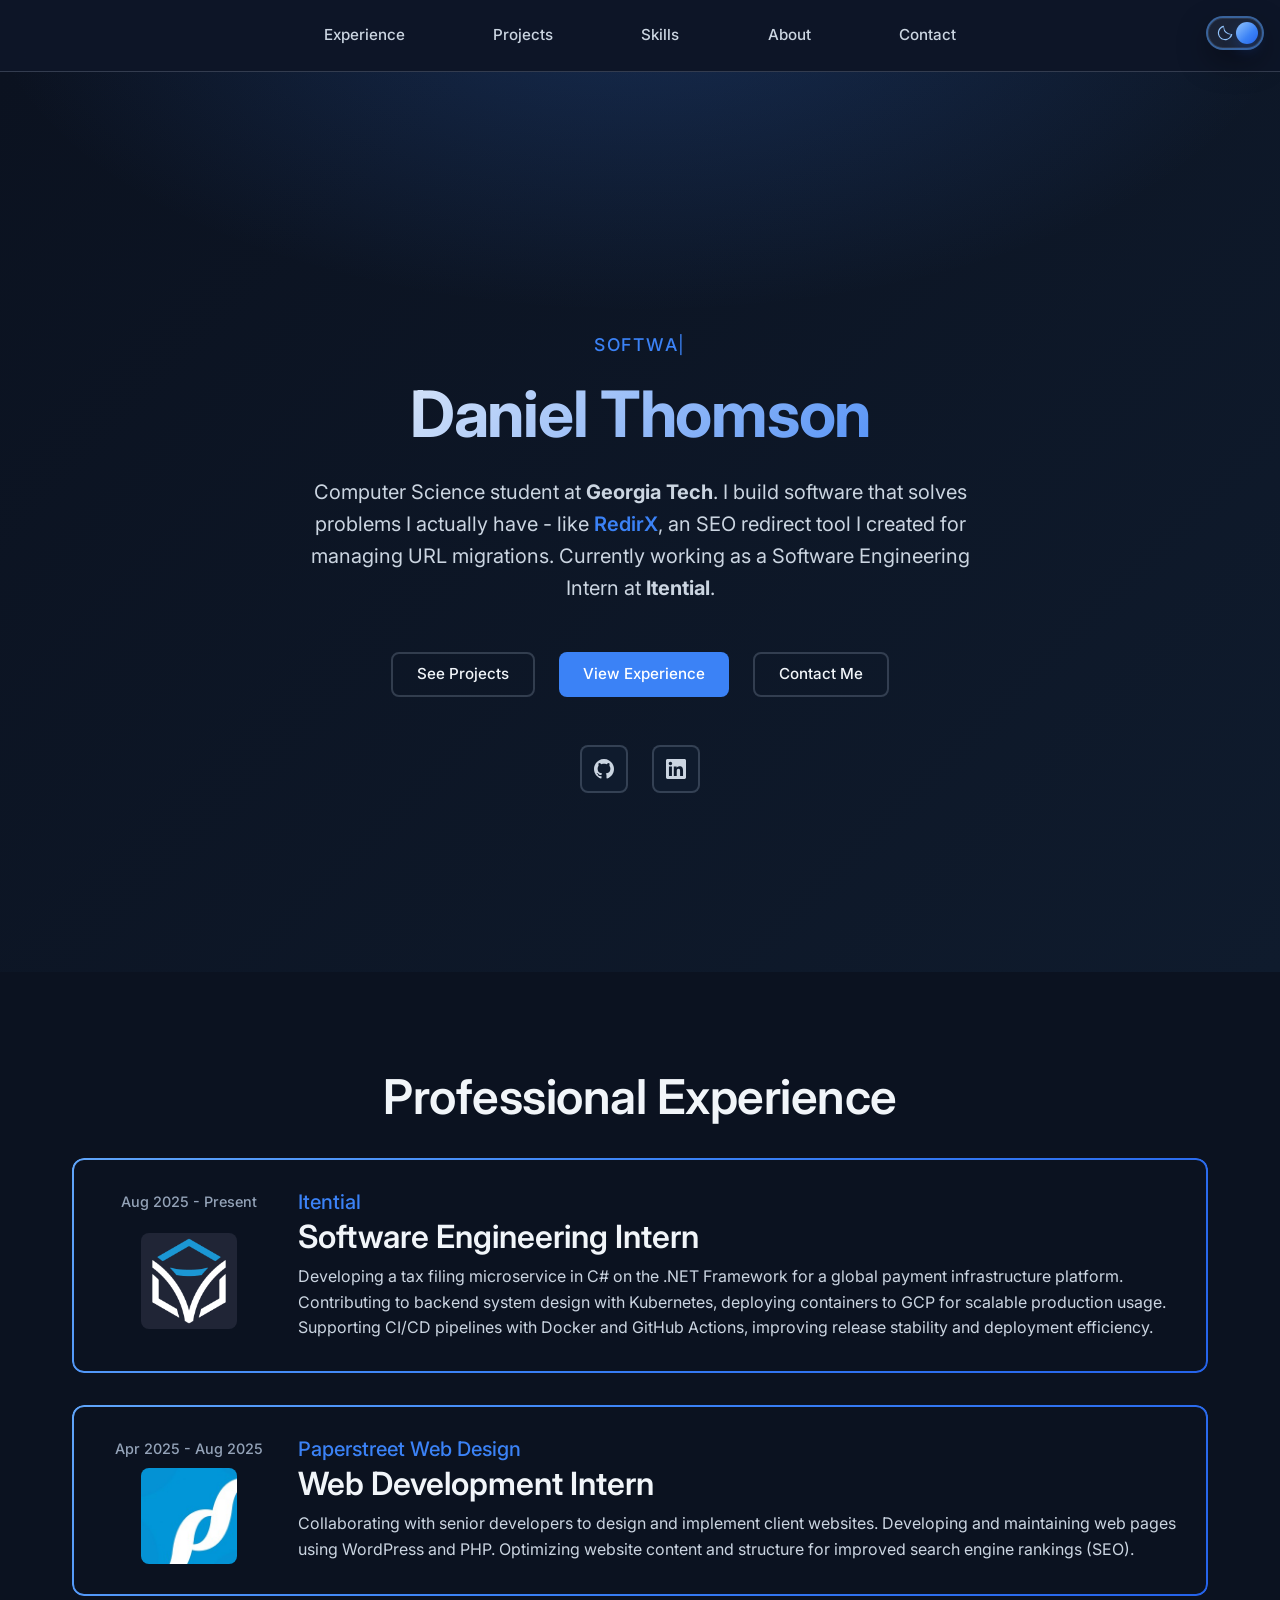
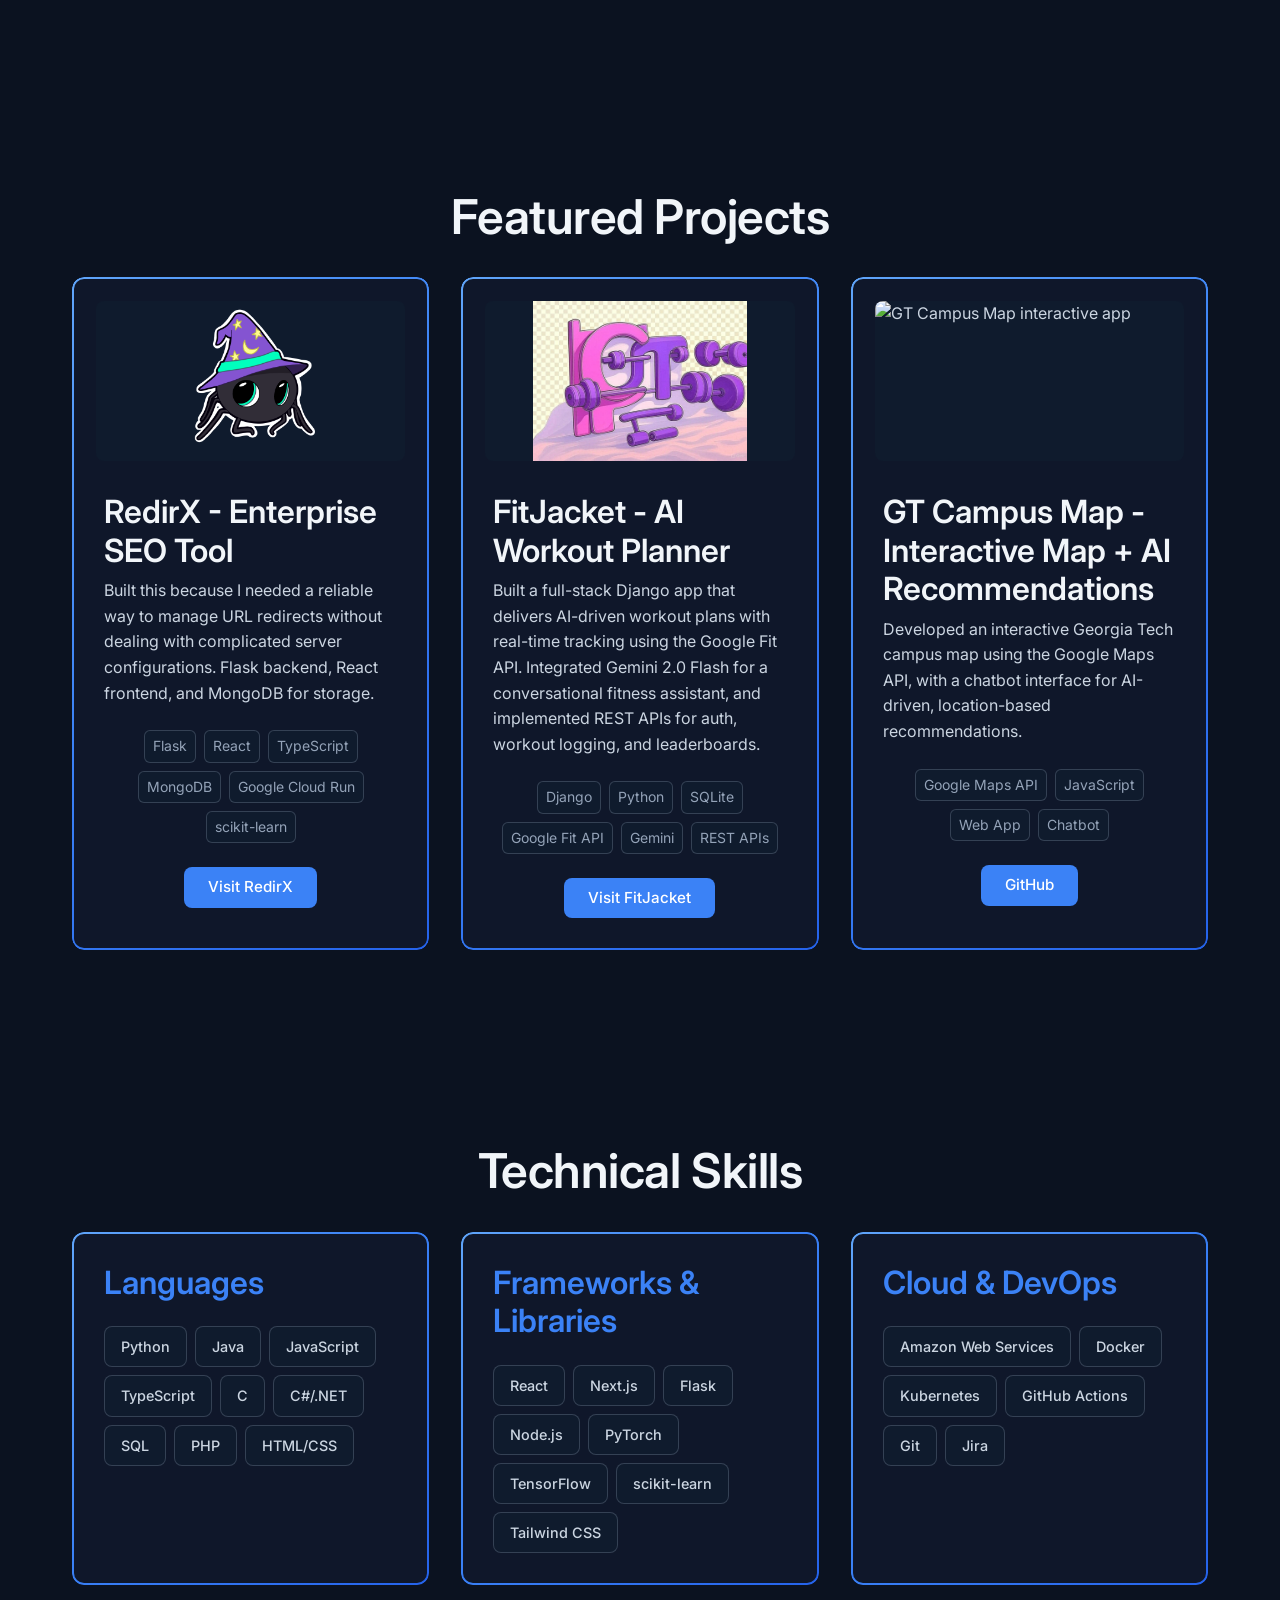
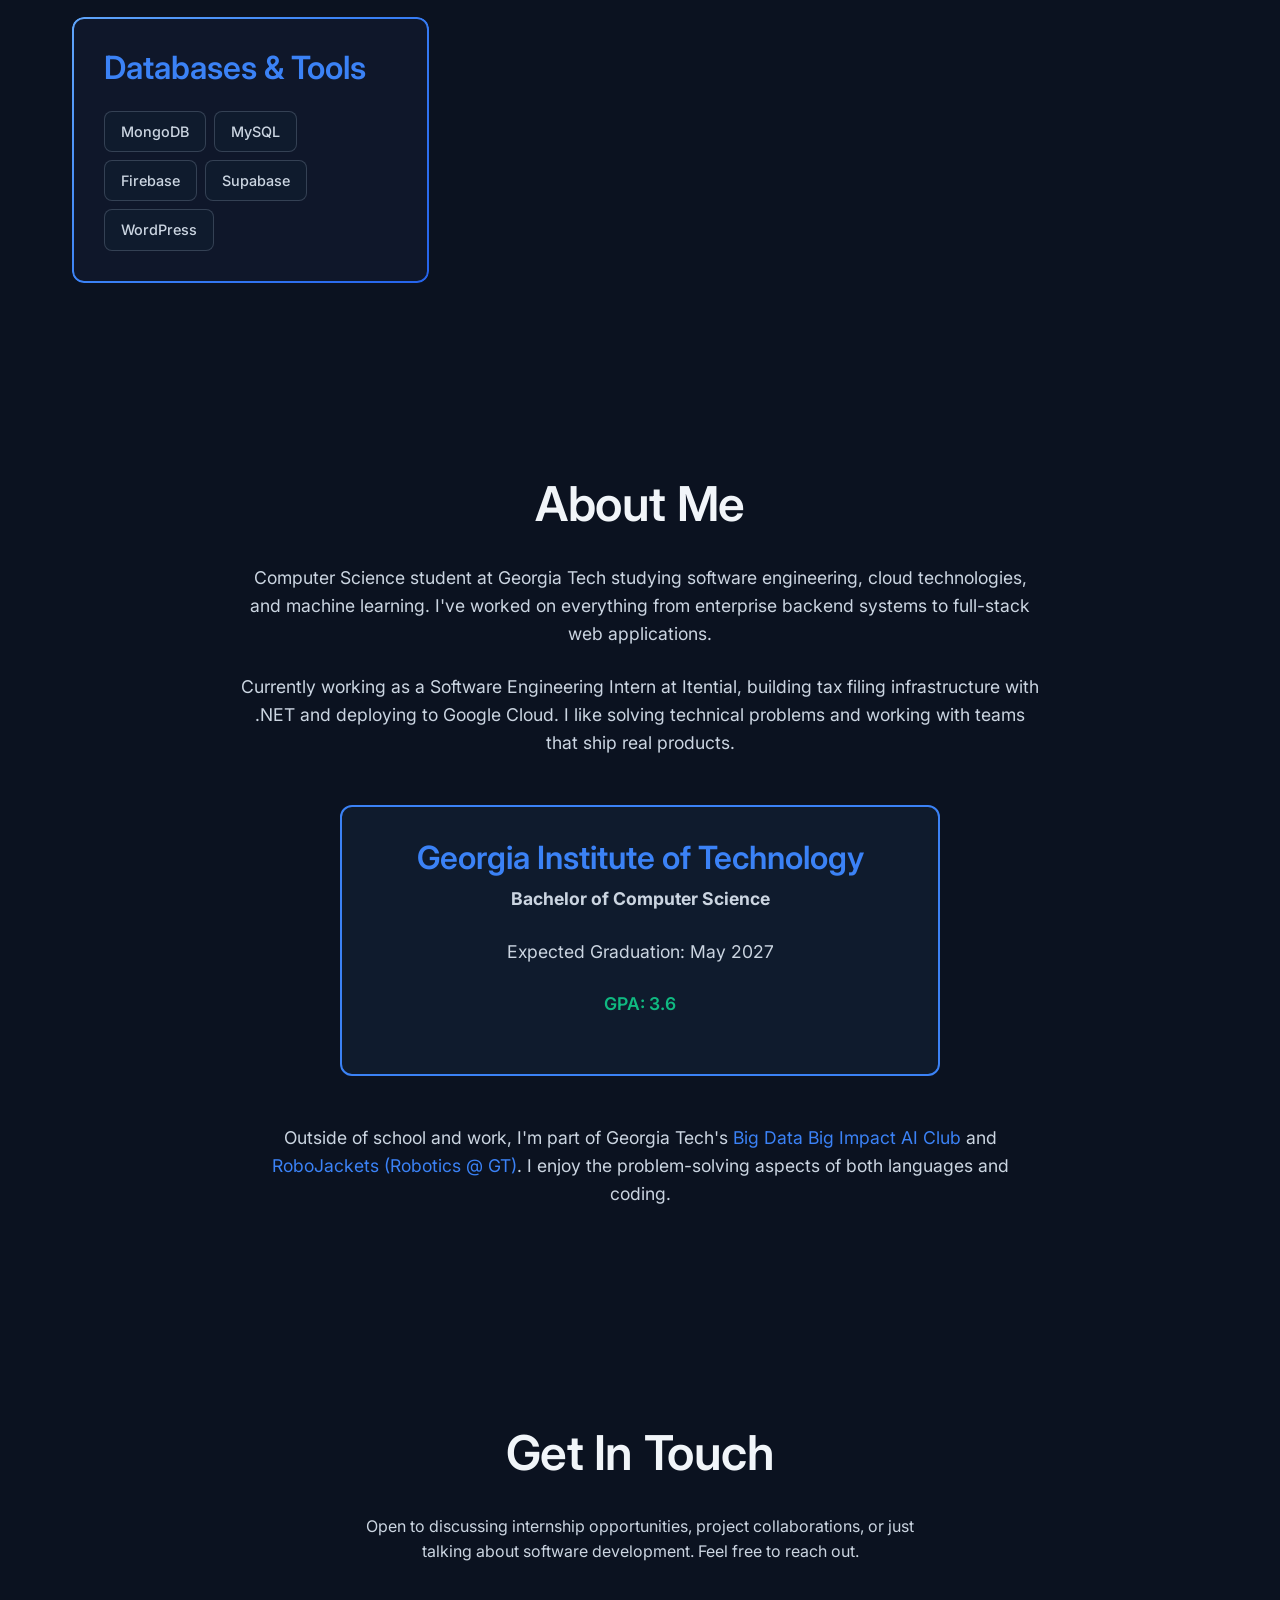
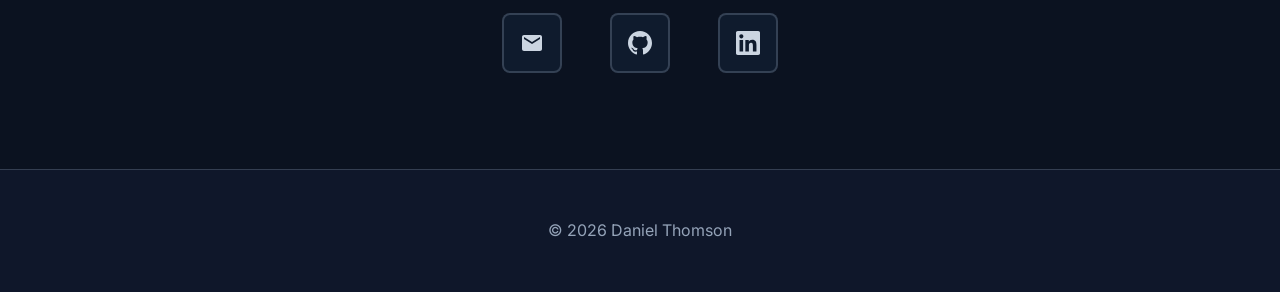
==== commit b19929bf: "Update project cards with new FitJacket link and images. Made-with: Cursor" ====
--- a/index.html
+++ b/index.html
@@ -101,7 +101,7 @@
             <h2 class="text-center mb-xl">Featured Projects</h2>
             <div class="projects-grid">
                 <div class="project-card">
-                    <img src="images/redirxphoto.png" alt="RedirX SEO Tool" class="project-image">
+                    <img src="images/fred.png" alt="RedirX SEO Tool" class="project-image">
                     <div class="project-content">
                         <h3 class="project-title">RedirX - Enterprise SEO Tool</h3>
                         <p class="project-description">Built this because I needed a reliable way to manage URL redirects without dealing with complicated server configurations. Flask backend, React frontend, and MongoDB for storage.</p>
@@ -119,7 +119,7 @@
                     </div>
                 </div>
                 <div class="project-card">
-                    <img src="images/wondersyncscreenshot.png" alt="FitJacket AI Workout Planner" class="project-image">
+                    <img src="images/fitjacket-logo.png" alt="FitJacket AI Workout Planner" class="project-image">
                     <div class="project-content">
                         <h3 class="project-title">FitJacket - AI Workout Planner</h3>
                         <p class="project-description">Built a full-stack Django app that delivers AI-driven workout plans with real-time tracking using the Google Fit API. Integrated Gemini 2.0 Flash for a conversational fitness assistant, and implemented REST APIs for auth, workout logging, and leaderboards.</p>
@@ -132,7 +132,7 @@
                             <span class="tech-tag">REST APIs</span>
                         </div>
                         <div class="project-links">
-                            <a href="https://github.com/DanielThomsonSWE" class="btn btn-primary" target="_blank" rel="noopener noreferrer">GitHub</a>
+                            <a href="https://michaelrules.pythonanywhere.com/" class="btn btn-primary" target="_blank">Visit FitJacket</a>
                         </div>
                     </div>
                 </div>
--- a/styles.css
+++ b/styles.css
@@ -221,6 +221,22 @@
     list-style: none;
     gap: var(--spacing-xl);
     align-items: center;
+}
+
+.navbar {
+    position: relative;
+    min-height: 72px;
+    display: flex;
+    align-items: center;
+    justify-content: center;
+}
+
+#nav-links {
+    width: min(760px, 100%);
+    display: flex;
+    justify-content: space-evenly;
+    align-items: center;
+    gap: var(--spacing-lg);
 }
 
 .nav-link {
@@ -709,9 +725,12 @@
 }
 
 .project-image {
-    width: 100%;
-    height: 200px;
-    object-fit: cover;
+    display: block;
+    width: calc(100% - (var(--spacing-lg) * 2));
+    height: 160px;
+    margin: var(--spacing-lg) auto 0;
+    border-radius: var(--radius-md);
+    object-fit: contain;
     background-color: var(--color-surface);
 }
 
@@ -897,6 +916,21 @@
 
 /* Mobile Navigation */
 @media (max-width: 768px) {
+    .navbar {
+        justify-content: flex-end;
+        min-height: 64px;
+    }
+
+    #mobile-menu-toggle {
+        position: relative;
+        z-index: 1001;
+    }
+
+    #nav-links {
+        width: 100%;
+        justify-content: flex-start;
+    }
+
     .nav-links {
         display: none;
         position: absolute;
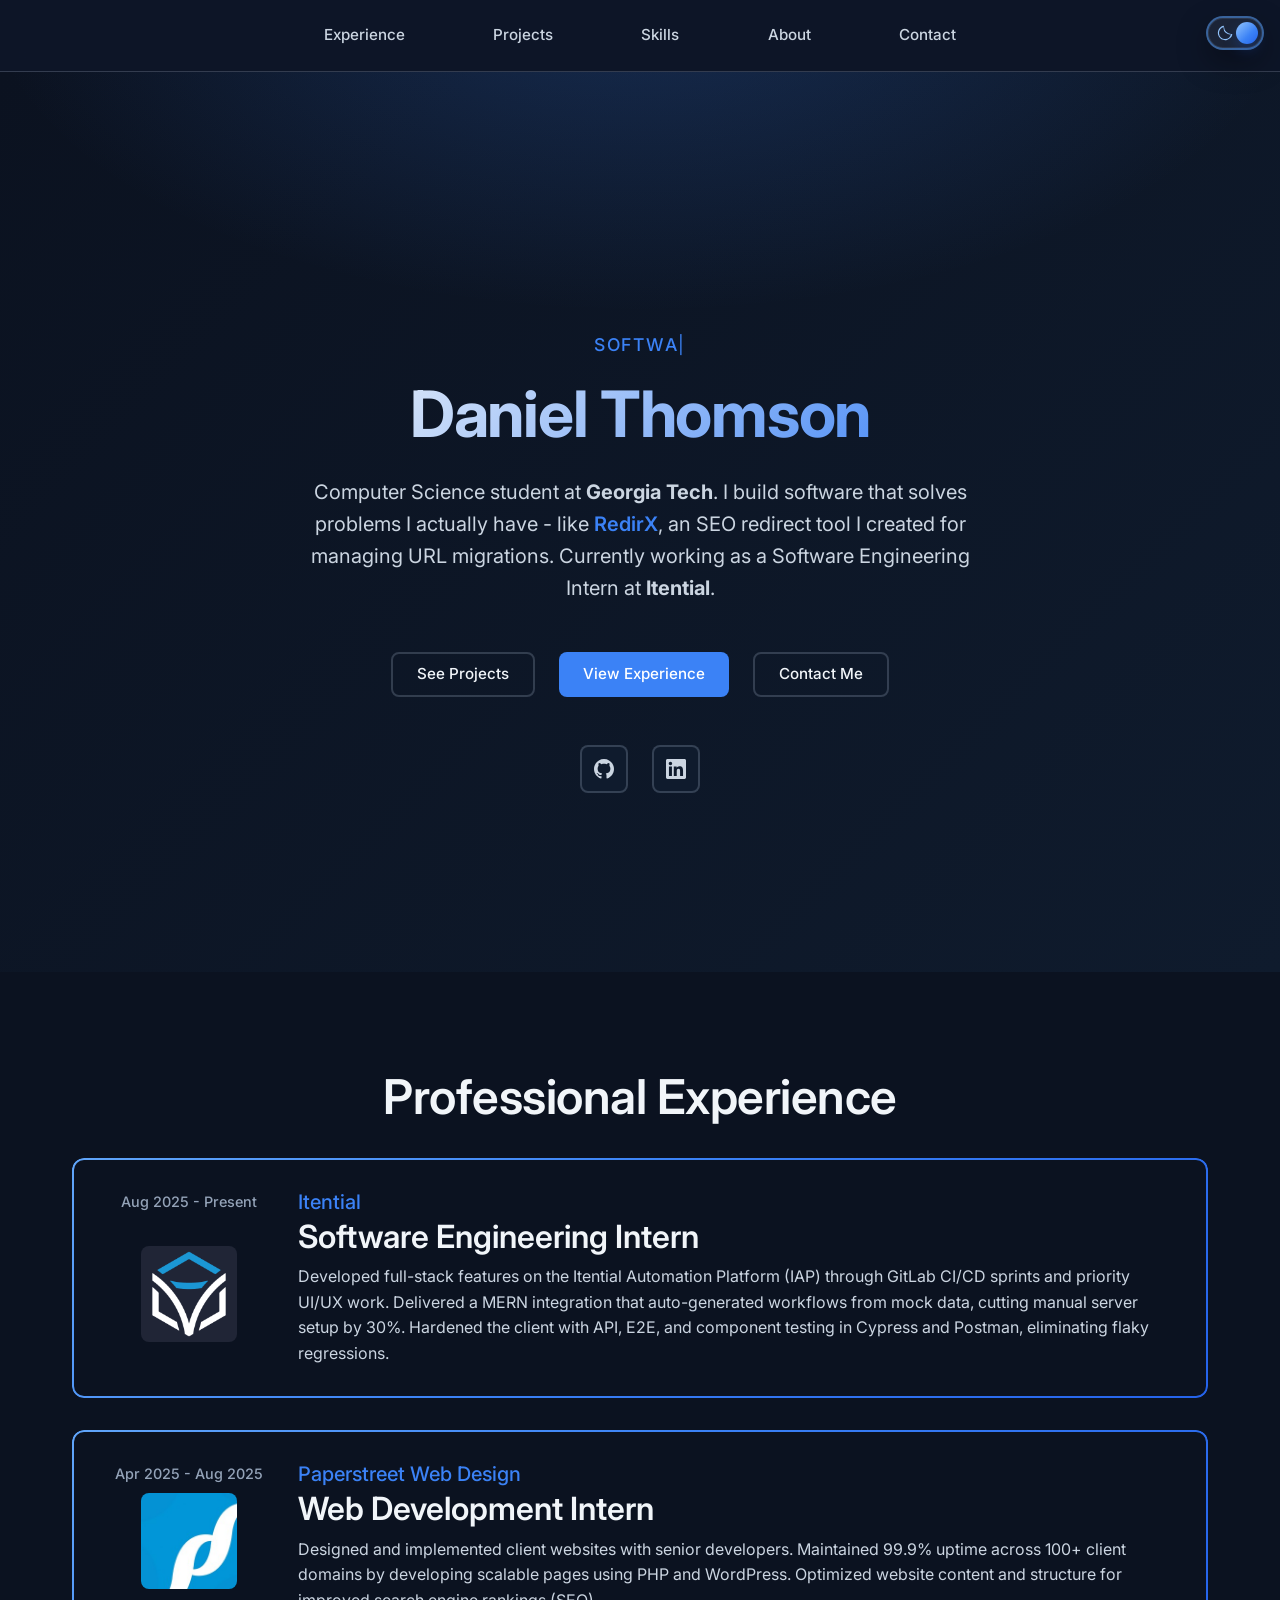
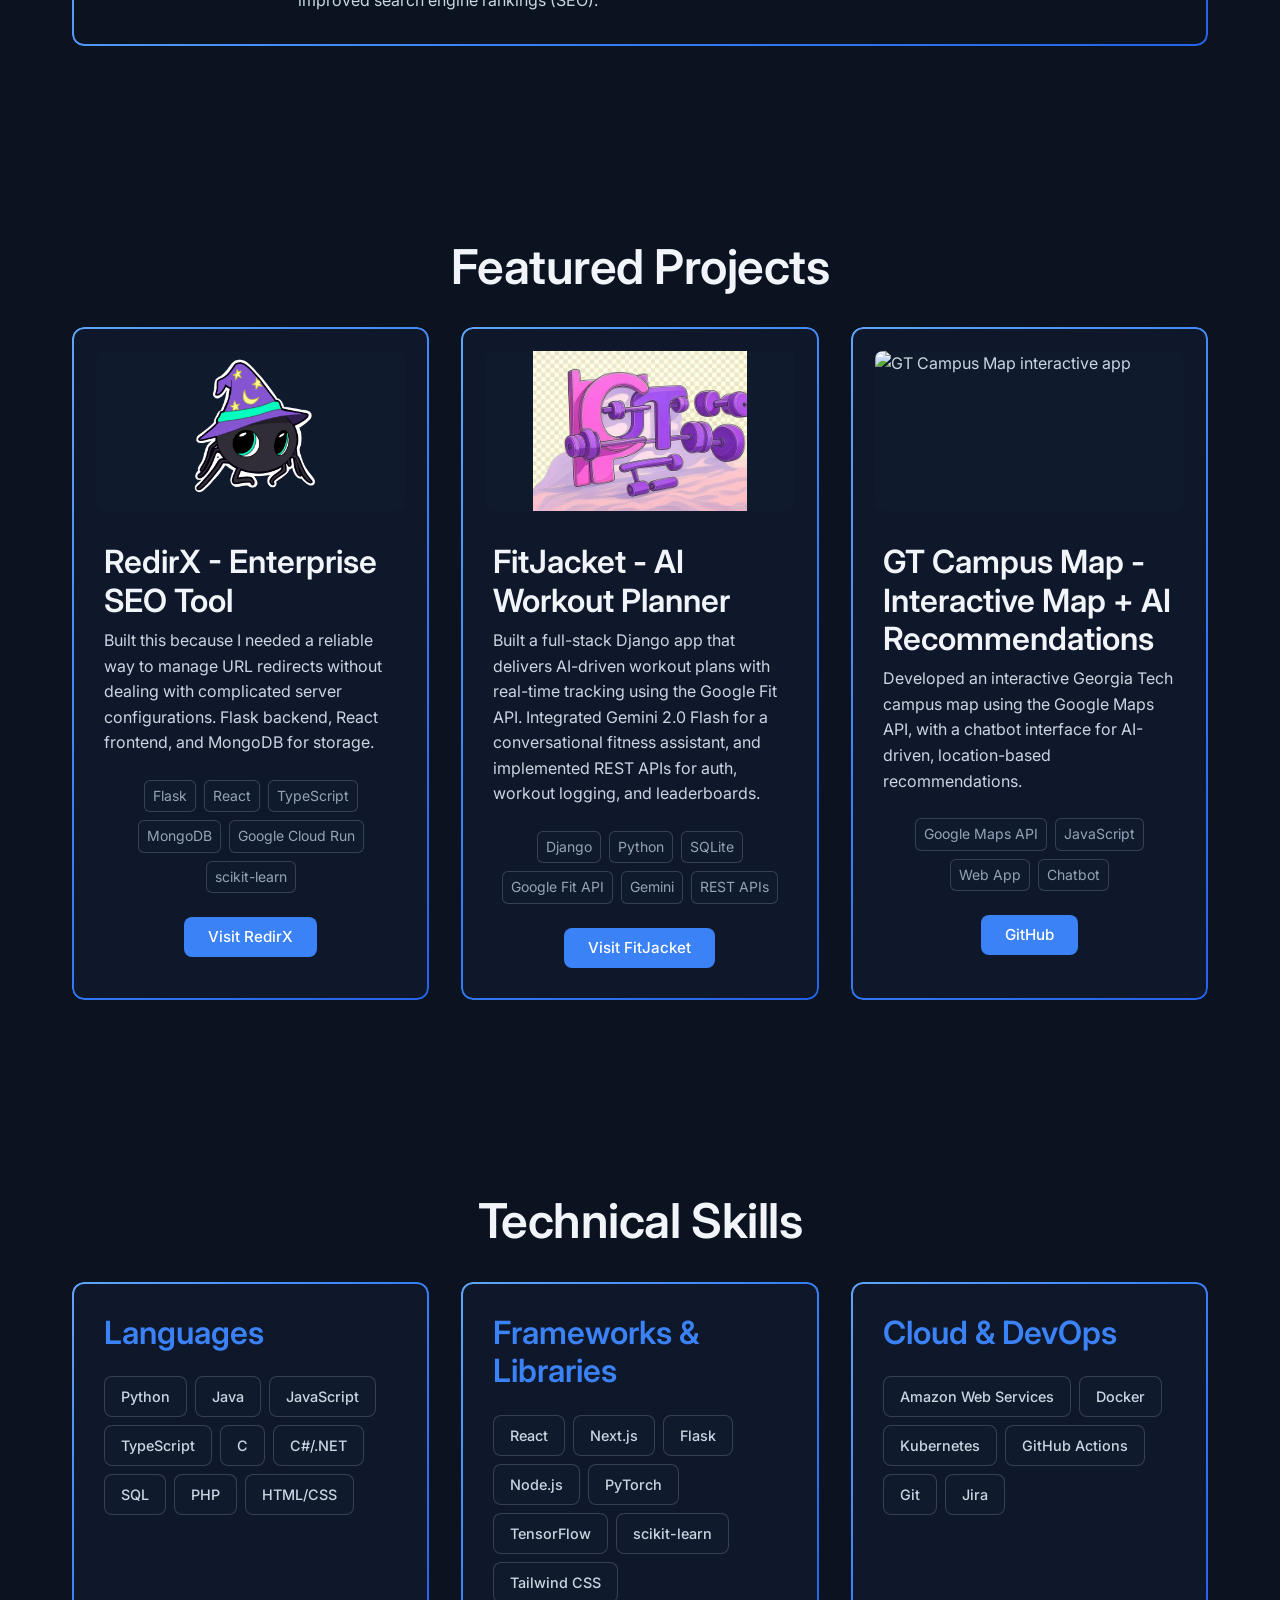
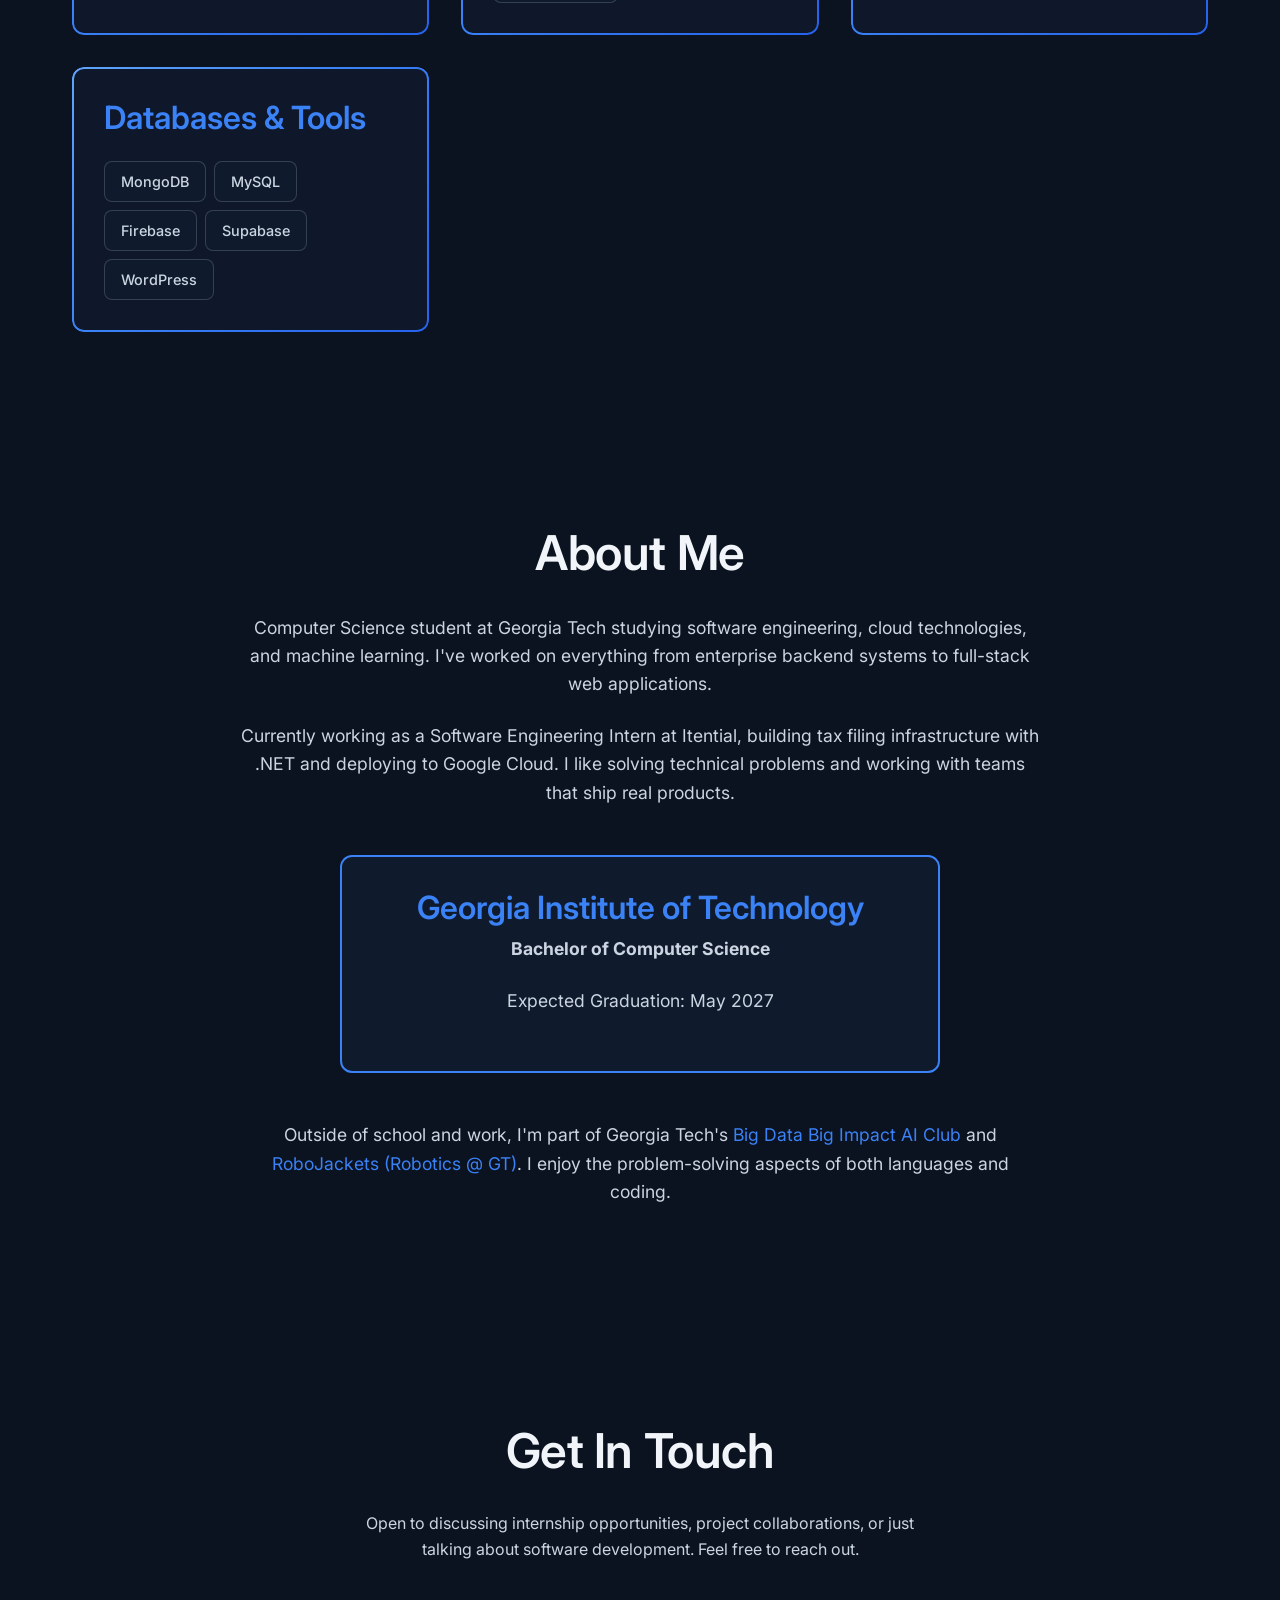
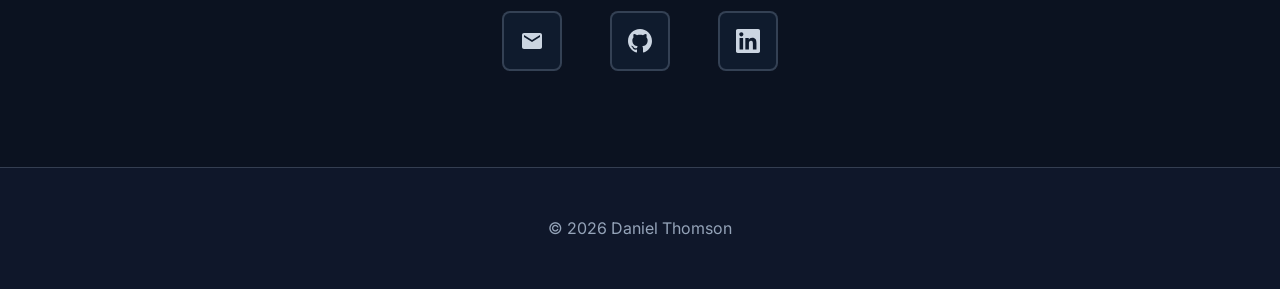
==== commit 51ccc801: "Updated work experience desc" ====
--- a/index.html
+++ b/index.html
@@ -73,7 +73,7 @@
                                 <a class="experience-company-link" href="https://www.itential.com/" target="_blank" rel="noopener noreferrer">Itential</a>
                             </h4>
                             <h3>Software Engineering Intern</h3>
-                            <p>Developing a tax filing microservice in C# on the .NET Framework for a global payment infrastructure platform. Contributing to backend system design with Kubernetes, deploying containers to GCP for scalable production usage. Supporting CI/CD pipelines with Docker and GitHub Actions, improving release stability and deployment efficiency.</p>
+                            <p>Developed full-stack features on the Itential Automation Platform (IAP) through GitLab CI/CD sprints and priority UI/UX work. Delivered a MERN integration that auto-generated workflows from mock data, cutting manual server setup by 30%. Hardened the client with API, E2E, and component testing in Cypress and Postman, eliminating flaky regressions.</p>
                         </div>
                     </div>
                 </div>
@@ -88,7 +88,7 @@
                                 <a class="experience-company-link" href="https://www.paperstreet.com/" target="_blank" rel="noopener noreferrer">Paperstreet Web Design</a>
                             </h4>
                             <h3>Web Development Intern</h3>
-                            <p>Collaborating with senior developers to design and implement client websites. Developing and maintaining web pages using WordPress and PHP. Optimizing website content and structure for improved search engine rankings (SEO).</p>
+                            <p>Designed and implemented client websites with senior developers. Maintained 99.9% uptime across 100+ client domains by developing scalable pages using PHP and WordPress. Optimized website content and structure for improved search engine rankings (SEO).</p>
                         </div>
                     </div>
                 </div>
@@ -222,7 +222,6 @@
                     <h3>Georgia Institute of Technology</h3>
                     <p><strong>Bachelor of Computer Science</strong></p>
                     <p>Expected Graduation: May 2027</p>
-                    <p class="gpa">GPA: 3.6</p>
                 </div>
                 <p>Outside of school and work, I'm part of Georgia Tech's <a href="https://gtbigdatabigimpact.com/" target="_blank" rel="noopener noreferrer">Big Data Big Impact AI Club</a> and <a href="https://robojackets.org/" target="_blank" rel="noopener noreferrer">RoboJackets (Robotics @ GT)</a>. I enjoy the problem-solving aspects of both languages and coding.</p>
             </div>
